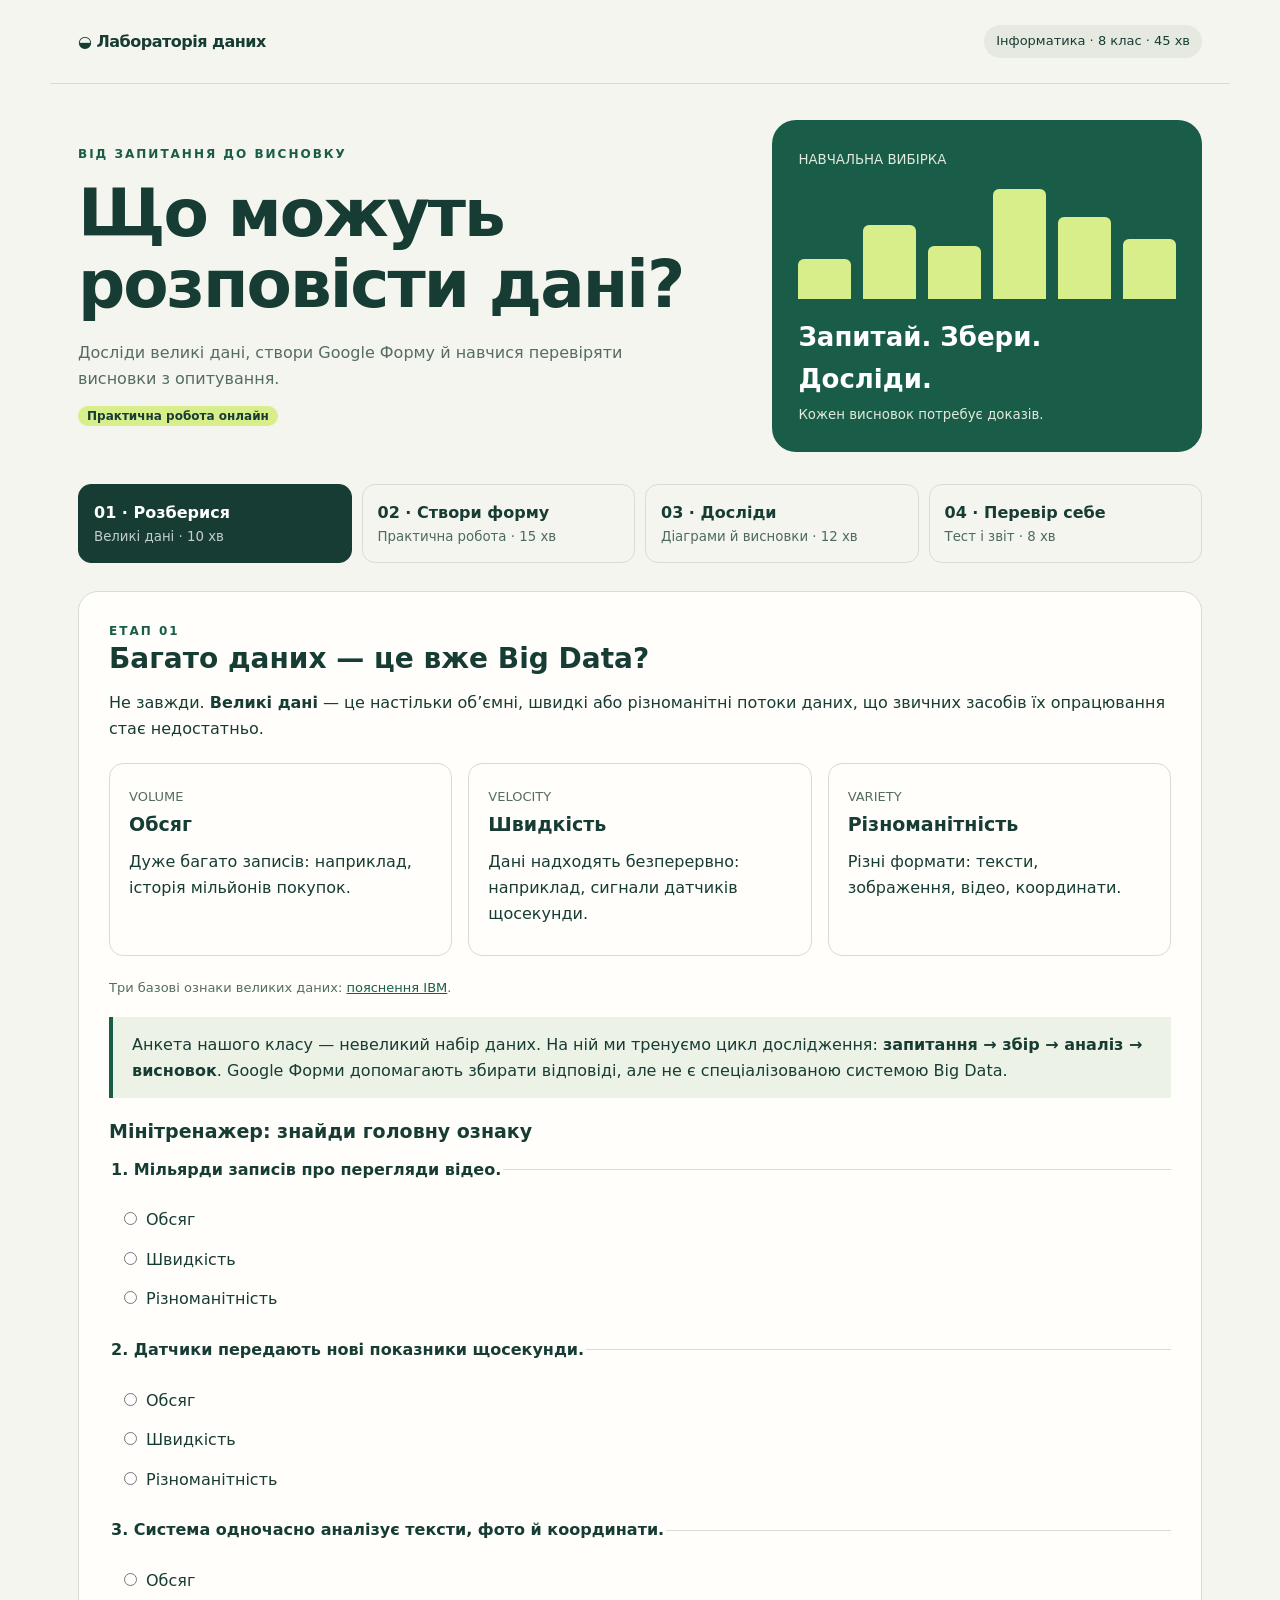
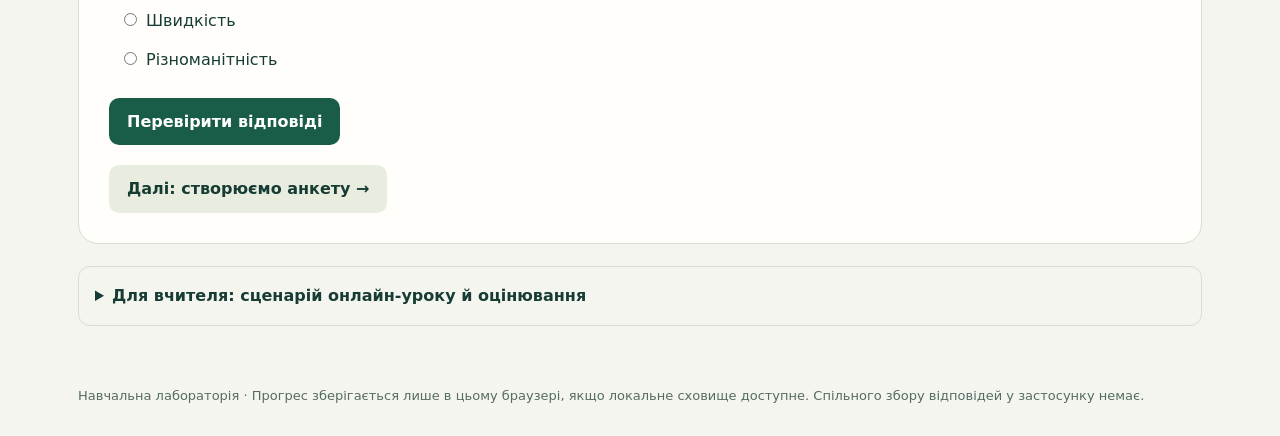
==== big-data/index.html @ 996d5784 "Publish grade 8 big data and Google Forms lesson" ====
<!doctype html>
<html lang="uk"><head><meta charset="UTF-8"><meta name="viewport" content="width=device-width,initial-scale=1"><title>Лабораторія даних · 8 клас</title>
<style>
:root{--bg:#f4f5ef;--ink:#163c34;--muted:#556c63;--green:#195d48;--lime:#d8ee8b;--line:#d7ddd3;--white:#fffefa}*{box-sizing:border-box}body{margin:0;background:var(--bg);color:var(--ink);font:16px/1.6 system-ui,sans-serif}button,input,select,textarea{font:inherit}button,a,input,select,textarea{outline-offset:4px}button{cursor:pointer}header{max-width:1180px;margin:auto;padding:25px 28px;display:flex;justify-content:space-between;align-items:center;border-bottom:1px solid var(--line)}.brand{font-weight:800;letter-spacing:-.5px}.badge{font-size:13px;background:#e5e9df;padding:6px 12px;border-radius:30px}main{max-width:1180px;margin:auto;padding:36px 28px 60px}.hero{display:grid;grid-template-columns:1.5fr 1fr;gap:50px;align-items:center;margin-bottom:32px}.eyebrow{text-transform:uppercase;letter-spacing:2px;font-size:12px;font-weight:800;color:var(--green)}h1{font-size:clamp(36px,5.8vw,66px);line-height:1.08;letter-spacing:-2px;margin:14px 0 20px}h2{font-size:28px;line-height:1.25;margin:0 0 14px}h3{font-size:19px;margin:0 0 10px}p{margin:10px 0}.sub{color:var(--muted);max-width:560px}.visual{background:var(--green);border-radius:24px;padding:26px;color:white;min-height:232px;position:relative;overflow:hidden}.visual .bars{height:110px;display:flex;align-items:end;gap:12px;margin:18px 0}.visual .bars i{flex:1;background:var(--lime);border-radius:6px 6px 0 0}.visual small{color:#e0eadf}.visual b{font-size:26px}.nav{display:grid;grid-template-columns:repeat(4,1fr);gap:10px;margin:28px 0}.nav button{padding:15px;text-align:left;border:1px solid var(--line);border-radius:13px;background:transparent;color:var(--ink);font-weight:700}.nav button[aria-selected=true]{background:var(--ink);color:white;border-color:var(--ink)}.nav small{display:block;font-weight:400;opacity:.75}.panel{background:var(--white);border:1px solid var(--line);border-radius:20px;padding:30px}.grid{display:grid;grid-template-columns:repeat(3,1fr);gap:16px;margin:22px 0}.card{padding:19px;border:1px solid var(--line);border-radius:14px}.card .num{font-size:13px;color:var(--muted)}.note{padding:15px 19px;border-left:4px solid var(--green);background:#edf2e6;margin:18px 0}.btn{display:inline-block;border:0;border-radius:10px;padding:11px 18px;background:var(--green);color:white;text-decoration:none;font-weight:650}.btn.alt{background:#e8eddf;color:var(--ink)}.actions{display:flex;gap:12px;flex-wrap:wrap;margin-top:20px}.question{border-top:1px solid var(--line);padding:18px 0}.question label{display:block;padding:7px 10px;border-radius:7px}.question label:hover{background:#f0f3e9}input[type=radio],input[type=checkbox]{accent-color:var(--green);margin-right:9px}.feedback{color:var(--green);font-weight:650;margin-top:8px}.error{color:#9a3c21}table{width:100%;border-collapse:collapse;font-size:15px;margin:18px 0}th,td{text-align:left;padding:12px;border-bottom:1px solid var(--line);vertical-align:top}th{background:#eef1e6}textarea{width:100%;min-height:110px;border:1px solid #a4b7a8;border-radius:10px;padding:12px;background:white;color:var(--ink)}input[type=url],select{border:1px solid #a4b7a8;border-radius:8px;padding:9px;background:white;max-width:100%}input[type=url]{width:100%}.checks label{display:block;padding:10px;border-bottom:1px solid var(--line)}.analysis{display:grid;grid-template-columns:1fr 1fr;gap:28px;margin-top:22px}.chartrow{margin:15px 0}.chartlabel{display:flex;justify-content:space-between;font-size:14px}.track{height:20px;background:#eaf0e2;border-radius:5px;overflow:hidden}.fill{height:100%;background:var(--green);transition:width .25s}.stat{font-size:40px;font-weight:800;letter-spacing:-1px}.controls{display:flex;align-items:center;gap:15px;flex-wrap:wrap}.controls label{font-size:14px}.progress{height:5px;background:#dde4d4;border-radius:5px;overflow:hidden;margin-top:16px}.progress div{height:100%;background:var(--green);transition:width .2s}.quiet{font-size:13px;color:var(--muted)}footer{max-width:1180px;margin:auto;padding:0 28px 30px;color:var(--muted);font-size:13px}details{border:1px solid var(--line);border-radius:12px;padding:16px;margin-top:22px}summary{cursor:pointer;font-weight:700}a{color:var(--green)}[hidden]{display:none!important}.pill{background:var(--lime);padding:3px 9px;border-radius:20px;font-size:12px;font-weight:700}ol{padding-left:23px}li{margin:9px 0}@media(max-width:740px){header,main{padding-left:18px;padding-right:18px}.hero,.analysis{grid-template-columns:1fr;gap:22px}.hero{margin-bottom:20px}.visual{min-height:180px}.visual .bars{height:70px}.nav{grid-template-columns:1fr 1fr}.grid{grid-template-columns:1fr}.panel{padding:21px}table{font-size:13px}td,th{padding:8px}.badge{font-size:11px}h1{letter-spacing:-1px}}@media print{header,.hero,.nav,.actions,footer,details{display:none}.panel{border:0}section[hidden]{display:none!important}body{background:white}}
</style></head><body>
<header><div class="brand">◒ Лабораторія даних</div><span class="badge">Інформатика · 8 клас · 45 хв</span></header>
<main><div class="hero"><div><div class="eyebrow">Від запитання до висновку</div><h1>Що можуть<br>розповісти дані?</h1><p class="sub">Досліди великі дані, створи Google Форму й навчися перевіряти висновки з опитування.</p><span class="pill">Практична робота онлайн</span></div><div class="visual" aria-hidden="true"><small>НАВЧАЛЬНА ВИБІРКА</small><div class="bars"><i style="height:37%"></i><i style="height:68%"></i><i style="height:49%"></i><i style="height:100%"></i><i style="height:75%"></i><i style="height:55%"></i></div><b>Запитай. Збери. Досліди.</b><br><small>Кожен висновок потребує доказів.</small></div></div>
<nav class="nav" aria-label="Етапи уроку"><button aria-selected="true" data-tab="0">01 · Розберися<small>Великі дані · 10 хв</small></button><button aria-selected="false" data-tab="1">02 · Створи форму<small>Практична робота · 15 хв</small></button><button aria-selected="false" data-tab="2">03 · Досліди<small>Діаграми й висновки · 12 хв</small></button><button aria-selected="false" data-tab="3">04 · Перевір себе<small>Тест і звіт · 8 хв</small></button></nav>
<section class="panel" id="p0"><div class="eyebrow">Етап 01</div><h2>Багато даних — це вже Big Data?</h2><p>Не завжди. <strong>Великі дані</strong> — це настільки об’ємні, швидкі або різноманітні потоки даних, що звичних засобів їх опрацювання стає недостатньо.</p><div class="grid"><div class="card"><span class="num">VOLUME</span><h3>Обсяг</h3><p>Дуже багато записів: наприклад, історія мільйонів покупок.</p></div><div class="card"><span class="num">VELOCITY</span><h3>Швидкість</h3><p>Дані надходять безперервно: наприклад, сигнали датчиків щосекунди.</p></div><div class="card"><span class="num">VARIETY</span><h3>Різноманітність</h3><p>Різні формати: тексти, зображення, відео, координати.</p></div></div><p class="quiet">Три базові ознаки великих даних: <a href="https://www.ibm.com/think/topics/big-data" target="_blank" rel="noopener">пояснення IBM</a>.</p><div class="note">Анкета нашого класу — невеликий набір даних. На ній ми тренуємо цикл дослідження: <strong>запитання → збір → аналіз → висновок</strong>. Google Форми допомагають збирати відповіді, але не є спеціалізованою системою Big Data.</div><h3>Мінітренажер: знайди головну ознаку</h3><div id="concepts"></div><button class="btn" id="conceptCheck">Перевірити відповіді</button><p id="conceptResult" role="status"></p><div class="actions"><button class="btn alt" data-next="1">Далі: створюємо анкету →</button></div></section>
<section class="panel" id="p1" hidden><div class="eyebrow">Етап 02</div><h2>Створи анкету «Як нам зручніше вчитися?»</h2><p>Працюй самостійно або в парі. Мета — з’ясувати вподобання однокласників щодо навчальних матеріалів.</p><div class="note">Цей застосунок — інструкція і тренажер. Анкету створюй у справжніх Google Формах у сусідній вкладці. Не збирай ПІБ, адреси, телефони та електронну пошту.</div><div class="actions"><a class="btn" href="https://forms.google.com" target="_blank" rel="noopener">Відкрити Google Форми ↗</a><a href="https://support.google.com/docs/answer/6281888?hl=uk" target="_blank" rel="noopener" class="btn alt">Офіційна інструкція</a></div><ol><li>Створи порожню форму. Додай назву й опис: «Навчальне опитування про вподобання. Не вказуйте особисті дані».</li><li>Додай три запитання з таблиці. Перше зроби обов’язковим.</li><li>У налаштуваннях вимкни збір електронних адрес. Переглянь форму й перевір зрозумілість запитань.</li><li>Опублікуй форму, перевір дозволений доступ респондентів і скопіюй посилання для заповнення. Передай його в навчальному чаті за вказівкою вчителя. Не передавай посилання редактора.</li><li>За обміном, організованим учителем, заповни дві анкети однокласників. Якщо доступ обмежений шкільним обліковим записом, звернися до вчителя.</li></ol><div style="overflow-x:auto"><table><thead><tr><th>Запитання</th><th>Тип відповіді</th><th>Варіанти</th></tr></thead><tbody><tr><td>Якби ти міг обирати, який би формат уроку ти вибрав?</td><td>Прапорці: кілька варіантів</td><td>□ Офлайн (у школі, у кабінетах)<br>□ Онлайн (удома через Google Meet)<br>□ Відеоурок (учитель надсилає відео й дає завдання до нього)</td></tr><tr><td>Які матеріали допомагають тобі навчатися?</td><td>Прапорці: кілька варіантів</td><td>Схеми; приклади; відео; тести; інше</td></tr><tr><td>Наскільки зручно тобі навчатися за відеоінструкцією?</td><td>Лінійна шкала 1–5</td><td>1 — зовсім незручно; 5 — дуже зручно</td></tr></tbody></table></div><p class="quiet">Порада: нейтральне запитання краще за «Тобі ж подобаються цікаві відео?». Для кількох виборів сума відсотків може перевищувати 100%.</p><h3>Мій контрольний список</h3><div class="checks" id="checklist"></div><label for="formUrl"><strong>Посилання на мою Google Форму</strong> (для звіту)</label><input id="formUrl" type="url" placeholder="https://docs.google.com/forms/…"><p class="quiet">Застосунок не відкриває і не перевіряє вашу форму. Зберігається лише введене посилання в цьому браузері.</p><div class="actions"><button class="btn alt" data-next="2">Далі: аналізуємо дані →</button></div></section>
<section class="panel" id="p2" hidden><div class="eyebrow">Етап 03</div><h2>Від діаграми до обґрунтованого висновку</h2><p>Досліди <strong>штучно створені навчальні відповіді</strong>. Вони не надходять із Google Форм і не описують реальних учнів.</p><div class="controls"><label>Розмір набору <select id="sample"><option value="30">30 відповідей</option><option value="300">300 відповідей</option><option value="3000">3 000 відповідей</option></select></label><label>Показати <select id="group"><option value="all">Усі класи</option><option value="8-А">8-А</option><option value="8-Б">8-Б</option><option value="8-В">8-В</option></select></label><button class="btn alt" id="csv">Завантажити CSV</button></div><div class="analysis"><div><h3>Який формат пояснення обирають?</h3><div id="chart" aria-live="polite"></div></div><div class="card"><span class="num">У ПОТОЧНІЙ ВИБІРЦІ</span><div class="stat" id="count"></div><p id="leader"></p><p class="quiet">Кожен запис має один вибір формату. Відсотки округлено до десятих. Позначення класів тут умовні.</p></div></div><div class="note">Навіть 3 000 відповідей у цьому тренажері не роблять набір «великими даними». Кількість відповідей сама по собі також не гарантує, що вибірка представляє всіх школярів.</div><ol><li>Знайди найпопулярніший формат для всіх класів і для 8-Б. Чи збігається результат?</li><li>Перемкни 30 і 300 відповідей. Чому частки можуть змінитися?</li><li>Чи можна за відповідями одного класу робити висновок про всіх учнів України? Поясни.</li></ol><label for="conclusion"><strong>Мій висновок</strong></label><textarea id="conclusion" placeholder="Я дослідив/дослідила … відповідей, фільтр … . Найчастіше обирали … (…%). Цей висновок стосується лише … ."></textarea><p class="quiet">Для власної Google Форми: відкрий вкладку «Відповіді» й переглянь зведення. За потреби зв’яжи відповіді з Google Таблицею. <a href="https://support.google.com/docs/answer/139706?hl=uk" target="_blank" rel="noopener">Довідка Google</a>.</p><div class="actions"><button class="btn alt" data-next="3">Далі: підсумковий тест →</button></div></section>
<section class="panel" id="p3" hidden><div class="eyebrow">Етап 04</div><h2>Перевір себе й підготуй звіт</h2><p>Чотири запитання для самоперевірки. За кожну правильну відповідь — 1 бал.</p><div id="quiz"></div><button class="btn" id="quizCheck">Перевірити тест</button><p role="status" id="quizResult"></p><div class="card" style="margin-top:22px"><h3>Результат практичної роботи</h3><p id="summary"></p><div class="progress"><div id="progress"></div></div><p class="quiet">Позначки в списку — самооцінювання. Учитель окремо перевіряє форму й висновок. Результати не надсилаються автоматично.</p><div class="actions"><button class="btn" id="report">Завантажити звіт .txt</button><button class="btn alt" id="reset">Почати заново</button></div></div></section>
<details><summary>Для вчителя: сценарій онлайн-уроку й оцінювання</summary><p><strong>Очікувані результати:</strong> учні пояснюють три ознаки великих даних, обирають типи запитань анкети, створюють Google Форму та формулюють висновок із зазначенням меж вибірки.</p><p><strong>0–10 хв:</strong> мотивація «Чому відеосервіс пропонує нам ролики?», коротке пояснення 3V, мінітренажер. <strong>10–25 хв:</strong> демонстрація створення форми на екрані вчителя, самостійна робота, обмін посиланнями в чаті. <strong>25–37 хв:</strong> аналіз навчальної вибірки, порівняння фільтрів, обговорення власних відповідей. <strong>37–45 хв:</strong> тест, рефлексія й здавання звіту.</p><p><strong>Орієнтовне оцінювання — 12 балів:</strong> коректна форма з трьома запитаннями (прапорці та шкала) — 4; налаштування доступу й відсутність зайвих персональних даних — 2; висновок із числом, відсотком та обмеженням вибірки — 2; тест — 4. Самопозначки не замінюють перевірку вчителем.</p><p><strong>До уроку:</strong> перевірте доступ учнів до Google Форм; визначте пари для обміну посиланнями; для учнів без доступу використайте спільну демонстрацію вчителя та усне проєктування анкети. Під час тривалої роботи за екраном передбачте коротку паузу для очей.</p><p><strong>Здавання:</strong> звіт і посилання на форму через вашу LMS або навчальний чат. Звіт є редагованим текстом, а не захищеним журналом оцінок. <strong>Домашнє завдання:</strong> запропонувати іншу тему безпечного опитування, три запитання та рішення, яке можна прийняти за відповідями.</p></details>
</main><footer>Навчальна лабораторія · Прогрес зберігається лише в цьому браузері, якщо локальне сховище доступне. Спільного збору відповідей у застосунку немає.</footer>
<script>
const $=s=>document.querySelector(s);let state={checks:[],url:'',conclusion:'',quiz:[],concepts:[]};try{Object.assign(state,JSON.parse(localStorage.getItem('dataLab8')||'{}'))}catch(e){}function save(){try{localStorage.setItem('dataLab8',JSON.stringify(state))}catch(e){}}function tab(n){document.querySelectorAll('section.panel').forEach((p,i)=>p.hidden=i!==n);document.querySelectorAll('[data-tab]').forEach((b,i)=>b.setAttribute('aria-selected',String(i===n)));updateSummary()}document.querySelectorAll('[data-tab]').forEach(b=>b.onclick=()=>tab(+b.dataset.tab));document.querySelectorAll('[data-next]').forEach(b=>b.onclick=()=>{tab(+b.dataset.next);$('.nav').scrollIntoView({behavior:'smooth',block:'start'})});
const conceptItems=[['Мільярди записів про перегляди відео.',['Обсяг','Швидкість','Різноманітність'],0,'Ключове тут — кількість записів.'],['Датчики передають нові показники щосекунди.',['Обсяг','Швидкість','Різноманітність'],1,'Підказка — безперервне надходження нових даних.'],['Система одночасно аналізує тексти, фото й координати.',['Обсяг','Швидкість','Різноманітність'],2,'Йдеться про різні формати даних.']];
const quizItems=[['Який приклад найкраще ілюструє великі дані?',['П’ять оцінок у зошиті','Потік мільйонів подій із різних сервісів','Список із десяти книжок'],1,'Важливі масштаб, швидкість і різноманітність потоку.'],['Потрібно дозволити вибір кількох матеріалів. Який тип запитання доречний?',['Один варіант','Прапорці','Дата'],1,'Прапорці дають змогу вибрати кілька відповідей.'],['Для опитування про навчальні формати варто…',['запитати домашню адресу','обов’язково зібрати телефони','збирати лише дані, потрібні для мети'],2,'Адреси та телефони не потрібні для цього дослідження.'],['18 із 30 учасників обрали відео. Який висновок коректний?',['60% опитаних обрали відео','Усі школярі люблять відео','Відео завжди найкраще навчає'],0,'18 ÷ 30 × 100 = 60%. Уподобання не доводить ефективність навчання.']];
function makeQuestions(items,target,key){$(target).innerHTML=items.map((q,i)=>`<fieldset class="question" style="border-left:0;border-right:0;border-bottom:0;margin:0"><legend><strong>${i+1}. ${q[0]}</strong></legend>${q[1].map((a,j)=>`<label><input type="radio" name="${key}${i}" value="${j}" ${state[key][i]===j?'checked':''}>${a}</label>`).join('')}<div id="${key}Feedback${i}" aria-live="polite"></div></fieldset>`).join('');$(target).addEventListener('change',e=>{const i=+e.target.name.replace(key,'');state[key][i]=+e.target.value;save();const f=$('#'+key+'Feedback'+i);f.textContent='';$(key==='quiz'?'#quizResult':'#conceptResult').textContent='';updateSummary()})}makeQuestions(conceptItems,'#concepts','concepts');makeQuestions(quizItems,'#quiz','quiz');function grade(items,key){let score=0;items.forEach((q,i)=>{const correct=state[key][i]===q[2];if(correct)score++;const el=$('#'+key+'Feedback'+i);el.className=correct?'feedback':'feedback error';el.textContent=(correct?'✓ Правильно. ':state[key][i]===undefined?'Оберіть відповідь. ':'Спробуйте ще раз. ')+q[3]});return score}$('#conceptCheck').onclick=()=>{$('#conceptResult').textContent=`Результат: ${grade(conceptItems,'concepts')} із 3.`};$('#quizCheck').onclick=()=>{$('#quizResult').textContent=`Результат: ${grade(quizItems,'quiz')} із 4. Можна змінити відповіді й перевірити знову.`;updateSummary()};
const checkTexts=['Додав/додала назву та пояснив/пояснила мету','Створив/створила три запитання: два з прапорцями та одне зі шкалою','Вимкнув/вимкнула збір електронних адрес; не запитую зайвих особистих даних','Перевірив/перевірила вигляд і доступ респондентів','Передав/передала посилання для заповнення за вказівкою вчителя'];$('#checklist').innerHTML=checkTexts.map((t,i)=>`<label><input type="checkbox" data-check="${i}" ${state.checks[i]?'checked':''}>${t}</label>`).join('');$('#checklist').onchange=e=>{state.checks[+e.target.dataset.check]=e.target.checked;save();updateSummary()};$('#formUrl').value=state.url;$('#formUrl').oninput=e=>{state.url=e.target.value;save()};$('#conclusion').value=state.conclusion;$('#conclusion').oninput=e=>{state.conclusion=e.target.value;save()};function quizScore(){return quizItems.reduce((n,q,i)=>n+(state.quiz[i]===q[2]),0)}function updateSummary(){const c=state.checks.filter(Boolean).length;$('#summary').textContent=`Контрольний список: ${c}/5. Відповідей у тесті: ${state.quiz.filter(x=>Number.isInteger(x)).length}/4. Висновок: ${state.conclusion.trim()?'додано':'ще не додано'}.`;$('#progress').style.width=(c/5*100)+'%'}
const formats=['Відео','Текст','Інтерактивна вправа','Пояснення вчителя'];function dataset(n){let seed=1827;const rnd=()=>{seed=(seed*16807)%2147483647;return seed/2147483647};return Array.from({length:n},(_,i)=>{const g=i%3;const r=rnd();const weights=g===1?[.18,.24,.65,1]:[.45,.62,.85,1];return{id:i+1,group:['8-А','8-Б','8-В'][g],format:formats[weights.findIndex(x=>r<x)]}})}function rows(){let data=dataset(+$('#sample').value);return data.filter(d=>$('#group').value==='all'||d.group===$('#group').value)}function chart(){const data=rows(),counts=formats.map(f=>data.filter(d=>d.format===f).length),max=Math.max(...counts);$('#chart').innerHTML=formats.map((f,i)=>{let pct=counts[i]/data.length*100;return `<div class="chartrow"><div class="chartlabel"><span>${f}</span><strong>${counts[i]} · ${pct.toFixed(1)}%</strong></div><div class="track"><div class="fill" style="width:${pct}%"></div></div></div>`}).join('');$('#count').textContent=data.length;const leaders=formats.filter((f,i)=>counts[i]===max);$('#leader').textContent=`Найчастіше обирали: ${leaders.join(', ')}. Частка: ${(max/data.length*100).toFixed(1)}%.`}$('#sample').onchange=chart;$('#group').onchange=chart;
function download(name,text,type){const blob=new Blob(['\ufeff',text],{type});const url=URL.createObjectURL(blob);const a=document.createElement('a');a.href=url;a.download=name;a.click();setTimeout(()=>URL.revokeObjectURL(url),1000)}$('#csv').onclick=()=>download('navchalni-dani.csv','Номер;Умовний клас;Формат\r\n'+rows().map(d=>`${d.id};${d.group};${d.format}`).join('\r\n'),'text/csv;charset=utf-8');$('#report').onclick=()=>download('zvit-praktychna-8-klas.txt',`ПРАКТИЧНА РОБОТА: ВЕЛИКІ ДАНІ ТА GOOGLE ФОРМИ\nДата: ${new Date().toLocaleDateString('uk-UA')}\n\nПосилання на форму: ${state.url||'не додано'}\n\nСамооцінювання:\n${checkTexts.map((t,i)=>(state.checks[i]?'[+] ':'[ ] ')+t).join('\n')}\n\nМій висновок:\n${state.conclusion||'не додано'}\n\nПоточний результат тесту: ${quizScore()}/4\nВідповідей обрано: ${state.quiz.filter(x=>Number.isInteger(x)).length}/4\n\nДані тренажера — штучні. Цей звіт заповнюється учнем і потребує перевірки вчителем.`,'text/plain;charset=utf-8');$('#reset').onclick=()=>{if(confirm('Очистити посилання, висновок і всі відповіді в цьому браузері?')){try{localStorage.removeItem('dataLab8')}catch(e){}location.reload()}};chart();updateSummary();
</script></body></html>
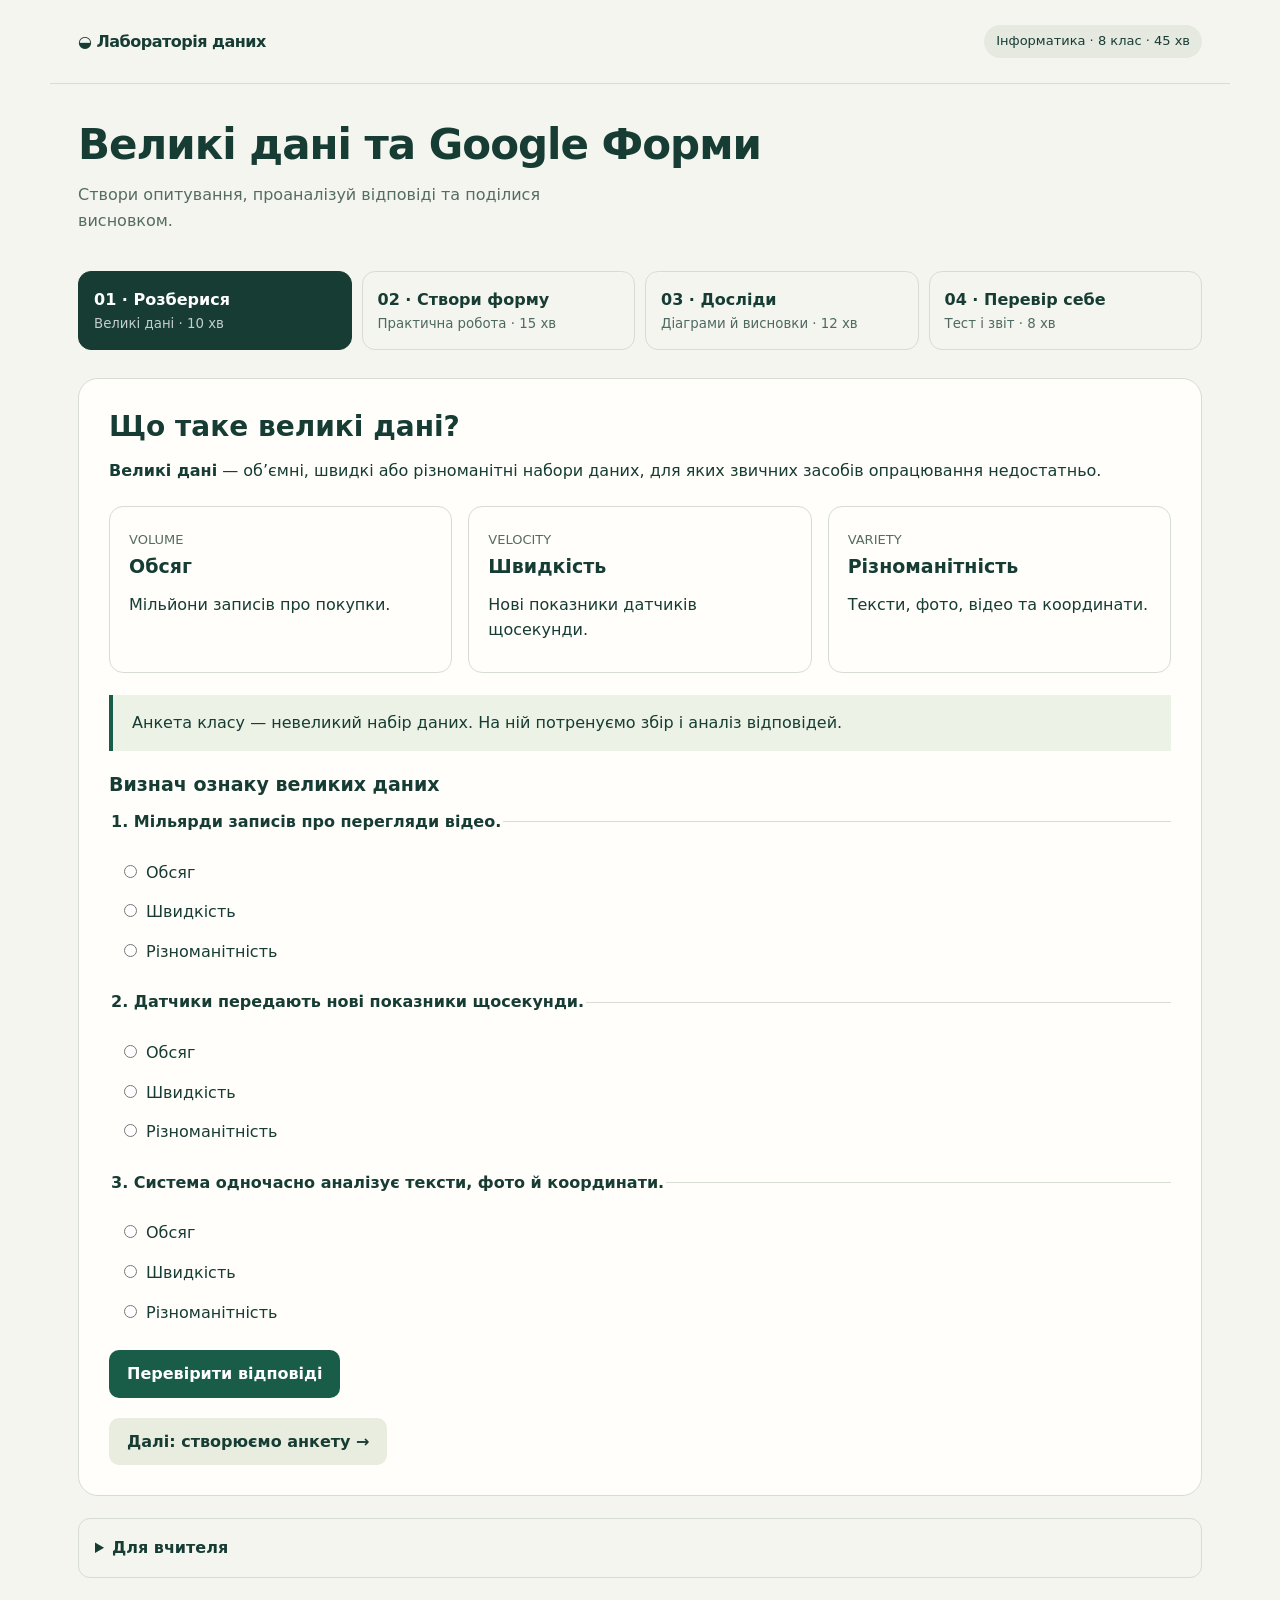
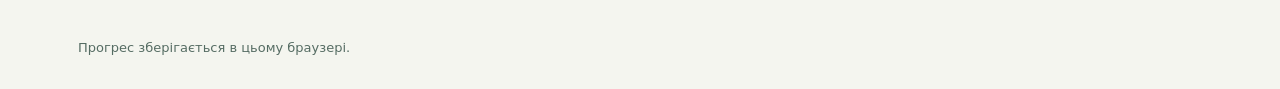
==== commit d76ff9dc: "Simplify lesson copy and remove redundant decoration" ====
--- a/big-data/index.html
+++ b/big-data/index.html
@@ -1,24 +1,43 @@
 <!doctype html>
 <html lang="uk"><head><meta charset="UTF-8"><meta name="viewport" content="width=device-width,initial-scale=1"><title>Лабораторія даних · 8 клас</title>
 <style>
-:root{--bg:#f4f5ef;--ink:#163c34;--muted:#556c63;--green:#195d48;--lime:#d8ee8b;--line:#d7ddd3;--white:#fffefa}*{box-sizing:border-box}body{margin:0;background:var(--bg);color:var(--ink);font:16px/1.6 system-ui,sans-serif}button,input,select,textarea{font:inherit}button,a,input,select,textarea{outline-offset:4px}button{cursor:pointer}header{max-width:1180px;margin:auto;padding:25px 28px;display:flex;justify-content:space-between;align-items:center;border-bottom:1px solid var(--line)}.brand{font-weight:800;letter-spacing:-.5px}.badge{font-size:13px;background:#e5e9df;padding:6px 12px;border-radius:30px}main{max-width:1180px;margin:auto;padding:36px 28px 60px}.hero{display:grid;grid-template-columns:1.5fr 1fr;gap:50px;align-items:center;margin-bottom:32px}.eyebrow{text-transform:uppercase;letter-spacing:2px;font-size:12px;font-weight:800;color:var(--green)}h1{font-size:clamp(36px,5.8vw,66px);line-height:1.08;letter-spacing:-2px;margin:14px 0 20px}h2{font-size:28px;line-height:1.25;margin:0 0 14px}h3{font-size:19px;margin:0 0 10px}p{margin:10px 0}.sub{color:var(--muted);max-width:560px}.visual{background:var(--green);border-radius:24px;padding:26px;color:white;min-height:232px;position:relative;overflow:hidden}.visual .bars{height:110px;display:flex;align-items:end;gap:12px;margin:18px 0}.visual .bars i{flex:1;background:var(--lime);border-radius:6px 6px 0 0}.visual small{color:#e0eadf}.visual b{font-size:26px}.nav{display:grid;grid-template-columns:repeat(4,1fr);gap:10px;margin:28px 0}.nav button{padding:15px;text-align:left;border:1px solid var(--line);border-radius:13px;background:transparent;color:var(--ink);font-weight:700}.nav button[aria-selected=true]{background:var(--ink);color:white;border-color:var(--ink)}.nav small{display:block;font-weight:400;opacity:.75}.panel{background:var(--white);border:1px solid var(--line);border-radius:20px;padding:30px}.grid{display:grid;grid-template-columns:repeat(3,1fr);gap:16px;margin:22px 0}.card{padding:19px;border:1px solid var(--line);border-radius:14px}.card .num{font-size:13px;color:var(--muted)}.note{padding:15px 19px;border-left:4px solid var(--green);background:#edf2e6;margin:18px 0}.btn{display:inline-block;border:0;border-radius:10px;padding:11px 18px;background:var(--green);color:white;text-decoration:none;font-weight:650}.btn.alt{background:#e8eddf;color:var(--ink)}.actions{display:flex;gap:12px;flex-wrap:wrap;margin-top:20px}.question{border-top:1px solid var(--line);padding:18px 0}.question label{display:block;padding:7px 10px;border-radius:7px}.question label:hover{background:#f0f3e9}input[type=radio],input[type=checkbox]{accent-color:var(--green);margin-right:9px}.feedback{color:var(--green);font-weight:650;margin-top:8px}.error{color:#9a3c21}table{width:100%;border-collapse:collapse;font-size:15px;margin:18px 0}th,td{text-align:left;padding:12px;border-bottom:1px solid var(--line);vertical-align:top}th{background:#eef1e6}textarea{width:100%;min-height:110px;border:1px solid #a4b7a8;border-radius:10px;padding:12px;background:white;color:var(--ink)}input[type=url],select{border:1px solid #a4b7a8;border-radius:8px;padding:9px;background:white;max-width:100%}input[type=url]{width:100%}.checks label{display:block;padding:10px;border-bottom:1px solid var(--line)}.analysis{display:grid;grid-template-columns:1fr 1fr;gap:28px;margin-top:22px}.chartrow{margin:15px 0}.chartlabel{display:flex;justify-content:space-between;font-size:14px}.track{height:20px;background:#eaf0e2;border-radius:5px;overflow:hidden}.fill{height:100%;background:var(--green);transition:width .25s}.stat{font-size:40px;font-weight:800;letter-spacing:-1px}.controls{display:flex;align-items:center;gap:15px;flex-wrap:wrap}.controls label{font-size:14px}.progress{height:5px;background:#dde4d4;border-radius:5px;overflow:hidden;margin-top:16px}.progress div{height:100%;background:var(--green);transition:width .2s}.quiet{font-size:13px;color:var(--muted)}footer{max-width:1180px;margin:auto;padding:0 28px 30px;color:var(--muted);font-size:13px}details{border:1px solid var(--line);border-radius:12px;padding:16px;margin-top:22px}summary{cursor:pointer;font-weight:700}a{color:var(--green)}[hidden]{display:none!important}.pill{background:var(--lime);padding:3px 9px;border-radius:20px;font-size:12px;font-weight:700}ol{padding-left:23px}li{margin:9px 0}@media(max-width:740px){header,main{padding-left:18px;padding-right:18px}.hero,.analysis{grid-template-columns:1fr;gap:22px}.hero{margin-bottom:20px}.visual{min-height:180px}.visual .bars{height:70px}.nav{grid-template-columns:1fr 1fr}.grid{grid-template-columns:1fr}.panel{padding:21px}table{font-size:13px}td,th{padding:8px}.badge{font-size:11px}h1{letter-spacing:-1px}}@media print{header,.hero,.nav,.actions,footer,details{display:none}.panel{border:0}section[hidden]{display:none!important}body{background:white}}
+:root{--bg:#f4f5ef;--ink:#163c34;--muted:#556c63;--green:#195d48;--lime:#d8ee8b;--line:#d7ddd3;--white:#fffefa}*{box-sizing:border-box}body{margin:0;background:var(--bg);color:var(--ink);font:16px/1.6 system-ui,sans-serif}button,input,select,textarea{font:inherit}button,a,input,select,textarea{outline-offset:4px}button{cursor:pointer}header{max-width:1180px;margin:auto;padding:25px 28px;display:flex;justify-content:space-between;align-items:center;border-bottom:1px solid var(--line)}.brand{font-weight:800;letter-spacing:-.5px}.badge{font-size:13px;background:#e5e9df;padding:6px 12px;border-radius:30px}main{max-width:1180px;margin:auto;padding:36px 28px 60px}.hero{display:grid;grid-template-columns:1fr;gap:0;align-items:center;margin-bottom:24px}.eyebrow{text-transform:uppercase;letter-spacing:2px;font-size:12px;font-weight:800;color:var(--green)}h1{font-size:clamp(28px,4vw,42px);line-height:1.2;letter-spacing:-1px;margin:0 0 12px}h2{font-size:28px;line-height:1.25;margin:0 0 14px}h3{font-size:19px;margin:0 0 10px}p{margin:10px 0}.sub{color:var(--muted);max-width:560px}.visual{background:var(--green);border-radius:24px;padding:26px;color:white;min-height:232px;position:relative;overflow:hidden}.visual .bars{height:110px;display:flex;align-items:end;gap:12px;margin:18px 0}.visual .bars i{flex:1;background:var(--lime);border-radius:6px 6px 0 0}.visual small{color:#e0eadf}.visual b{font-size:26px}.nav{display:grid;grid-template-columns:repeat(4,1fr);gap:10px;margin:28px 0}.nav button{padding:15px;text-align:left;border:1px solid var(--line);border-radius:13px;background:transparent;color:var(--ink);font-weight:700}.nav button[aria-selected=true]{background:var(--ink);color:white;border-color:var(--ink)}.nav small{display:block;font-weight:400;opacity:.75}.panel{background:var(--white);border:1px solid var(--line);border-radius:20px;padding:30px}.grid{display:grid;grid-template-columns:repeat(3,1fr);gap:16px;margin:22px 0}.card{padding:19px;border:1px solid var(--line);border-radius:14px}.card .num{font-size:13px;color:var(--muted)}.note{padding:15px 19px;border-left:4px solid var(--green);background:#edf2e6;margin:18px 0}.btn{display:inline-block;border:0;border-radius:10px;padding:11px 18px;background:var(--green);color:white;text-decoration:none;font-weight:650}.btn.alt{background:#e8eddf;color:var(--ink)}.actions{display:flex;gap:12px;flex-wrap:wrap;margin-top:20px}.question{border-top:1px solid var(--line);padding:18px 0}.question label{display:block;padding:7px 10px;border-radius:7px}.question label:hover{background:#f0f3e9}input[type=radio],input[type=checkbox]{accent-color:var(--green);margin-right:9px}.feedback{color:var(--green);font-weight:650;margin-top:8px}.error{color:#9a3c21}table{width:100%;border-collapse:collapse;font-size:15px;margin:18px 0}th,td{text-align:left;padding:12px;border-bottom:1px solid var(--line);vertical-align:top}th{background:#eef1e6}textarea{width:100%;min-height:110px;border:1px solid #a4b7a8;border-radius:10px;padding:12px;background:white;color:var(--ink)}input[type=url],select{border:1px solid #a4b7a8;border-radius:8px;padding:9px;background:white;max-width:100%}input[type=url]{width:100%}.checks label{display:block;padding:10px;border-bottom:1px solid var(--line)}.analysis{display:grid;grid-template-columns:1fr 1fr;gap:28px;margin-top:22px}.chartrow{margin:15px 0}.chartlabel{display:flex;justify-content:space-between;font-size:14px}.track{height:20px;background:#eaf0e2;border-radius:5px;overflow:hidden}.fill{height:100%;background:var(--green);transition:width .25s}.stat{font-size:40px;font-weight:800;letter-spacing:-1px}.controls{display:flex;align-items:center;gap:15px;flex-wrap:wrap}.controls label{font-size:14px}.progress{height:5px;background:#dde4d4;border-radius:5px;overflow:hidden;margin-top:16px}.progress div{height:100%;background:var(--green);transition:width .2s}.quiet{font-size:13px;color:var(--muted)}footer{max-width:1180px;margin:auto;padding:0 28px 30px;color:var(--muted);font-size:13px}details{border:1px solid var(--line);border-radius:12px;padding:16px;margin-top:22px}summary{cursor:pointer;font-weight:700}a{color:var(--green)}[hidden]{display:none!important}.pill{background:var(--lime);padding:3px 9px;border-radius:20px;font-size:12px;font-weight:700}ol{padding-left:23px}li{margin:9px 0}@media(max-width:740px){header,main{padding-left:18px;padding-right:18px}.hero,.analysis{grid-template-columns:1fr;gap:22px}.hero{margin-bottom:20px}.visual{min-height:180px}.visual .bars{height:70px}.nav{grid-template-columns:1fr 1fr}.grid{grid-template-columns:1fr}.panel{padding:21px}table{font-size:13px}td,th{padding:8px}.badge{font-size:11px}h1{letter-spacing:-1px}}@media print{header,.hero,.nav,.actions,footer,details{display:none}.panel{border:0}section[hidden]{display:none!important}body{background:white}}
 </style></head><body>
 <header><div class="brand">◒ Лабораторія даних</div><span class="badge">Інформатика · 8 клас · 45 хв</span></header>
-<main><div class="hero"><div><div class="eyebrow">Від запитання до висновку</div><h1>Що можуть<br>розповісти дані?</h1><p class="sub">Досліди великі дані, створи Google Форму й навчися перевіряти висновки з опитування.</p><span class="pill">Практична робота онлайн</span></div><div class="visual" aria-hidden="true"><small>НАВЧАЛЬНА ВИБІРКА</small><div class="bars"><i style="height:37%"></i><i style="height:68%"></i><i style="height:49%"></i><i style="height:100%"></i><i style="height:75%"></i><i style="height:55%"></i></div><b>Запитай. Збери. Досліди.</b><br><small>Кожен висновок потребує доказів.</small></div></div>
+<main><div class="hero"><div><h1>Великі дані та Google Форми</h1><p class="sub">Створи опитування, проаналізуй відповіді та поділися висновком.</p></div></div>
 <nav class="nav" aria-label="Етапи уроку"><button aria-selected="true" data-tab="0">01 · Розберися<small>Великі дані · 10 хв</small></button><button aria-selected="false" data-tab="1">02 · Створи форму<small>Практична робота · 15 хв</small></button><button aria-selected="false" data-tab="2">03 · Досліди<small>Діаграми й висновки · 12 хв</small></button><button aria-selected="false" data-tab="3">04 · Перевір себе<small>Тест і звіт · 8 хв</small></button></nav>
-<section class="panel" id="p0"><div class="eyebrow">Етап 01</div><h2>Багато даних — це вже Big Data?</h2><p>Не завжди. <strong>Великі дані</strong> — це настільки об’ємні, швидкі або різноманітні потоки даних, що звичних засобів їх опрацювання стає недостатньо.</p><div class="grid"><div class="card"><span class="num">VOLUME</span><h3>Обсяг</h3><p>Дуже багато записів: наприклад, історія мільйонів покупок.</p></div><div class="card"><span class="num">VELOCITY</span><h3>Швидкість</h3><p>Дані надходять безперервно: наприклад, сигнали датчиків щосекунди.</p></div><div class="card"><span class="num">VARIETY</span><h3>Різноманітність</h3><p>Різні формати: тексти, зображення, відео, координати.</p></div></div><p class="quiet">Три базові ознаки великих даних: <a href="https://www.ibm.com/think/topics/big-data" target="_blank" rel="noopener">пояснення IBM</a>.</p><div class="note">Анкета нашого класу — невеликий набір даних. На ній ми тренуємо цикл дослідження: <strong>запитання → збір → аналіз → висновок</strong>. Google Форми допомагають збирати відповіді, але не є спеціалізованою системою Big Data.</div><h3>Мінітренажер: знайди головну ознаку</h3><div id="concepts"></div><button class="btn" id="conceptCheck">Перевірити відповіді</button><p id="conceptResult" role="status"></p><div class="actions"><button class="btn alt" data-next="1">Далі: створюємо анкету →</button></div></section>
-<section class="panel" id="p1" hidden><div class="eyebrow">Етап 02</div><h2>Створи анкету «Як нам зручніше вчитися?»</h2><p>Працюй самостійно або в парі. Мета — з’ясувати вподобання однокласників щодо навчальних матеріалів.</p><div class="note">Цей застосунок — інструкція і тренажер. Анкету створюй у справжніх Google Формах у сусідній вкладці. Не збирай ПІБ, адреси, телефони та електронну пошту.</div><div class="actions"><a class="btn" href="https://forms.google.com" target="_blank" rel="noopener">Відкрити Google Форми ↗</a><a href="https://support.google.com/docs/answer/6281888?hl=uk" target="_blank" rel="noopener" class="btn alt">Офіційна інструкція</a></div><ol><li>Створи порожню форму. Додай назву й опис: «Навчальне опитування про вподобання. Не вказуйте особисті дані».</li><li>Додай три запитання з таблиці. Перше зроби обов’язковим.</li><li>У налаштуваннях вимкни збір електронних адрес. Переглянь форму й перевір зрозумілість запитань.</li><li>Опублікуй форму, перевір дозволений доступ респондентів і скопіюй посилання для заповнення. Передай його в навчальному чаті за вказівкою вчителя. Не передавай посилання редактора.</li><li>За обміном, організованим учителем, заповни дві анкети однокласників. Якщо доступ обмежений шкільним обліковим записом, звернися до вчителя.</li></ol><div style="overflow-x:auto"><table><thead><tr><th>Запитання</th><th>Тип відповіді</th><th>Варіанти</th></tr></thead><tbody><tr><td>Якби ти міг обирати, який би формат уроку ти вибрав?</td><td>Прапорці: кілька варіантів</td><td>□ Офлайн (у школі, у кабінетах)<br>□ Онлайн (удома через Google Meet)<br>□ Відеоурок (учитель надсилає відео й дає завдання до нього)</td></tr><tr><td>Які матеріали допомагають тобі навчатися?</td><td>Прапорці: кілька варіантів</td><td>Схеми; приклади; відео; тести; інше</td></tr><tr><td>Наскільки зручно тобі навчатися за відеоінструкцією?</td><td>Лінійна шкала 1–5</td><td>1 — зовсім незручно; 5 — дуже зручно</td></tr></tbody></table></div><p class="quiet">Порада: нейтральне запитання краще за «Тобі ж подобаються цікаві відео?». Для кількох виборів сума відсотків може перевищувати 100%.</p><h3>Мій контрольний список</h3><div class="checks" id="checklist"></div><label for="formUrl"><strong>Посилання на мою Google Форму</strong> (для звіту)</label><input id="formUrl" type="url" placeholder="https://docs.google.com/forms/…"><p class="quiet">Застосунок не відкриває і не перевіряє вашу форму. Зберігається лише введене посилання в цьому браузері.</p><div class="actions"><button class="btn alt" data-next="2">Далі: аналізуємо дані →</button></div></section>
-<section class="panel" id="p2" hidden><div class="eyebrow">Етап 03</div><h2>Від діаграми до обґрунтованого висновку</h2><p>Досліди <strong>штучно створені навчальні відповіді</strong>. Вони не надходять із Google Форм і не описують реальних учнів.</p><div class="controls"><label>Розмір набору <select id="sample"><option value="30">30 відповідей</option><option value="300">300 відповідей</option><option value="3000">3 000 відповідей</option></select></label><label>Показати <select id="group"><option value="all">Усі класи</option><option value="8-А">8-А</option><option value="8-Б">8-Б</option><option value="8-В">8-В</option></select></label><button class="btn alt" id="csv">Завантажити CSV</button></div><div class="analysis"><div><h3>Який формат пояснення обирають?</h3><div id="chart" aria-live="polite"></div></div><div class="card"><span class="num">У ПОТОЧНІЙ ВИБІРЦІ</span><div class="stat" id="count"></div><p id="leader"></p><p class="quiet">Кожен запис має один вибір формату. Відсотки округлено до десятих. Позначення класів тут умовні.</p></div></div><div class="note">Навіть 3 000 відповідей у цьому тренажері не роблять набір «великими даними». Кількість відповідей сама по собі також не гарантує, що вибірка представляє всіх школярів.</div><ol><li>Знайди найпопулярніший формат для всіх класів і для 8-Б. Чи збігається результат?</li><li>Перемкни 30 і 300 відповідей. Чому частки можуть змінитися?</li><li>Чи можна за відповідями одного класу робити висновок про всіх учнів України? Поясни.</li></ol><label for="conclusion"><strong>Мій висновок</strong></label><textarea id="conclusion" placeholder="Я дослідив/дослідила … відповідей, фільтр … . Найчастіше обирали … (…%). Цей висновок стосується лише … ."></textarea><p class="quiet">Для власної Google Форми: відкрий вкладку «Відповіді» й переглянь зведення. За потреби зв’яжи відповіді з Google Таблицею. <a href="https://support.google.com/docs/answer/139706?hl=uk" target="_blank" rel="noopener">Довідка Google</a>.</p><div class="actions"><button class="btn alt" data-next="3">Далі: підсумковий тест →</button></div></section>
-<section class="panel" id="p3" hidden><div class="eyebrow">Етап 04</div><h2>Перевір себе й підготуй звіт</h2><p>Чотири запитання для самоперевірки. За кожну правильну відповідь — 1 бал.</p><div id="quiz"></div><button class="btn" id="quizCheck">Перевірити тест</button><p role="status" id="quizResult"></p><div class="card" style="margin-top:22px"><h3>Результат практичної роботи</h3><p id="summary"></p><div class="progress"><div id="progress"></div></div><p class="quiet">Позначки в списку — самооцінювання. Учитель окремо перевіряє форму й висновок. Результати не надсилаються автоматично.</p><div class="actions"><button class="btn" id="report">Завантажити звіт .txt</button><button class="btn alt" id="reset">Почати заново</button></div></div></section>
-<details><summary>Для вчителя: сценарій онлайн-уроку й оцінювання</summary><p><strong>Очікувані результати:</strong> учні пояснюють три ознаки великих даних, обирають типи запитань анкети, створюють Google Форму та формулюють висновок із зазначенням меж вибірки.</p><p><strong>0–10 хв:</strong> мотивація «Чому відеосервіс пропонує нам ролики?», коротке пояснення 3V, мінітренажер. <strong>10–25 хв:</strong> демонстрація створення форми на екрані вчителя, самостійна робота, обмін посиланнями в чаті. <strong>25–37 хв:</strong> аналіз навчальної вибірки, порівняння фільтрів, обговорення власних відповідей. <strong>37–45 хв:</strong> тест, рефлексія й здавання звіту.</p><p><strong>Орієнтовне оцінювання — 12 балів:</strong> коректна форма з трьома запитаннями (прапорці та шкала) — 4; налаштування доступу й відсутність зайвих персональних даних — 2; висновок із числом, відсотком та обмеженням вибірки — 2; тест — 4. Самопозначки не замінюють перевірку вчителем.</p><p><strong>До уроку:</strong> перевірте доступ учнів до Google Форм; визначте пари для обміну посиланнями; для учнів без доступу використайте спільну демонстрацію вчителя та усне проєктування анкети. Під час тривалої роботи за екраном передбачте коротку паузу для очей.</p><p><strong>Здавання:</strong> звіт і посилання на форму через вашу LMS або навчальний чат. Звіт є редагованим текстом, а не захищеним журналом оцінок. <strong>Домашнє завдання:</strong> запропонувати іншу тему безпечного опитування, три запитання та рішення, яке можна прийняти за відповідями.</p></details>
-</main><footer>Навчальна лабораторія · Прогрес зберігається лише в цьому браузері, якщо локальне сховище доступне. Спільного збору відповідей у застосунку немає.</footer>
+<section class="panel" id="p0"><h2>Що таке великі дані?</h2><p><strong>Великі дані</strong> — об’ємні, швидкі або різноманітні набори даних, для яких звичних засобів опрацювання недостатньо.</p><div class="grid"><div class="card"><span class="num">VOLUME</span><h3>Обсяг</h3><p>Мільйони записів про покупки.</p></div><div class="card"><span class="num">VELOCITY</span><h3>Швидкість</h3><p>Нові показники датчиків щосекунди.</p></div><div class="card"><span class="num">VARIETY</span><h3>Різноманітність</h3><p>Тексти, фото, відео та координати.</p></div></div><div class="note">Анкета класу — невеликий набір даних. На ній потренуємо збір і аналіз відповідей.</div><h3>Визнач ознаку великих даних</h3><div id="concepts"></div><button class="btn" id="conceptCheck">Перевірити відповіді</button><p id="conceptResult" role="status"></p><div class="actions"><button class="btn alt" data-next="1">Далі: створюємо анкету →</button></div></section>
+<section class="panel" id="p1" hidden><h2>Створи анкету «Як нам зручніше вчитися?»</h2><p>Дізнайся, як однокласникам зручніше навчатися.</p><div class="note">Створи анкету в Google Формах. Не запитуй ПІБ, адреси, телефони та електронну пошту.</div><div class="actions"><a class="btn" href="https://forms.google.com" target="_blank" rel="noopener">Відкрити Google Форми ↗</a><a href="https://support.google.com/docs/answer/6281888?hl=uk" target="_blank" rel="noopener" class="btn alt">Офіційна інструкція</a></div><ol><li>Додай назву «Як нам зручніше вчитися?» та короткий опис мети.</li><li>Додай три запитання з таблиці. Перше зроби обов’язковим.</li><li>Вимкни збір електронних адрес. Перевір форму в режимі перегляду.</li><li>Опублікуй форму й надішли в навчальний чат посилання для заповнення, а не редагування.</li><li>Заповни дві анкети однокласників. Якщо немає доступу, звернися до вчителя.</li></ol><div style="overflow-x:auto"><table><thead><tr><th>Запитання</th><th>Тип відповіді</th><th>Варіанти</th></tr></thead><tbody><tr><td>Якби ти міг обирати, який би формат уроку ти вибрав?</td><td>Прапорці: кілька варіантів</td><td>□ Офлайн (у школі, у кабінетах)<br>□ Онлайн (удома через Google Meet)<br>□ Відеоурок (учитель надсилає відео й дає завдання до нього)</td></tr><tr><td>Які матеріали допомагають тобі навчатися?</td><td>Прапорці: кілька варіантів</td><td>Схеми; приклади; відео; тести; інше</td></tr><tr><td>Наскільки зручно тобі навчатися за відеоінструкцією?</td><td>Лінійна шкала 1–5</td><td>1 — зовсім незручно; 5 — дуже зручно</td></tr></tbody></table></div><p class="quiet">Прапорці дозволяють кілька відповідей, тому сума відсотків може перевищувати 100%.</p><h3>Перевір форму</h3><div class="checks" id="checklist"></div><label for="formUrl"><strong>Посилання на мою Google Форму</strong> (для звіту)</label><input id="formUrl" type="url" placeholder="https://docs.google.com/forms/…"><div class="actions"><button class="btn alt" data-next="2">Далі: аналізуємо дані →</button></div></section>
+<section class="panel" id="p2" hidden><h2>Проаналізуй відповіді</h2><p>Тут використано <strong>навчальні дані</strong>, а не відповіді з твоєї форми.</p><div class="controls"><label>Розмір набору <select id="sample"><option value="30">30 відповідей</option><option value="300">300 відповідей</option><option value="3000">3 000 відповідей</option></select></label><label>Показати <select id="group"><option value="all">Усі класи</option><option value="7 клас">7 клас</option><option value="8 клас">8 клас</option><option value="9 клас">9 клас</option><option value="11 клас">11 клас</option></select></label><button class="btn alt" id="csv">Завантажити CSV</button></div><div class="analysis"><div><h3>Який формат пояснення обирають?</h3><div id="chart" aria-live="polite"></div></div><div class="card"><span class="num">У ПОТОЧНІЙ ВИБІРЦІ</span><div class="stat" id="count"></div><p id="leader"></p><p class="quiet">У цьому прикладі кожен учасник обрав один формат.</p></div></div><div class="note">3 000 відповідей у тренажері — ще не Big Data. Висновки стосуються лише опитаної групи.</div><ol><li>Знайди найпопулярніший формат для всіх класів і для 8 класу. Чи збігається результат?</li><li>Перемкни 30 і 300 відповідей. Чому частки можуть змінитися?</li><li>Чи можна за відповідями одного класу робити висновок про всіх учнів України? Поясни.</li></ol><label for="conclusion"><strong>Мій висновок</strong></label><textarea id="conclusion" placeholder="Я дослідив/дослідила … відповідей, фільтр … . Найчастіше обирали … (…%). Цей висновок стосується лише … ."></textarea><p class="quiet">У своїй Google Формі переглянь діаграми на вкладці «Відповіді». <a href="https://support.google.com/docs/answer/139706?hl=uk" target="_blank" rel="noopener">Довідка Google</a>.</p><div class="actions"><button class="btn alt" data-next="3">Далі: підсумковий тест →</button></div></section>
+<section class="panel" id="p3" hidden><h2>Перевір себе</h2><p>4 запитання · 1 бал за правильну відповідь.</p><div id="quiz"></div><button class="btn" id="quizCheck">Перевірити тест</button><p role="status" id="quizResult"></p><div class="card" style="margin-top:22px"><h3>Твій звіт</h3><p id="summary"></p><div class="progress"><div id="progress"></div></div><p class="quiet">Надішли вчителю звіт із посиланням на форму та своїм висновком.</p><div class="actions"><button class="btn" id="report" aria-describedby="shareHelp">Поділитися з учителем</button><button class="btn alt" id="reset">Почати заново</button></div><p class="quiet" id="shareHelp">У меню поширення вибери пошту чи месенджер і надішли файл учителю.</p><p id="shareStatus" role="status" aria-live="polite"></p><div id="shareFallback" class="note" hidden><strong>Передай звіт учителю</strong><p>Збережи файл .txt, відкрий чат із учителем або завдання у Classroom та прикріпи цей файл.</p><button class="btn alt" id="saveReport">Зберегти файл звіту</button></div></div></section>
+<details><summary>Для вчителя</summary><p><strong>План на 45 хв:</strong> пояснення й тренажер — 10 хв; створення анкети — 15 хв; аналіз — 12 хв; тест і звіт — 8 хв.</p><p><strong>Перед уроком:</strong> перевірте доступ до Google Форм і визначте пари для обміну анкетами. Учні без доступу можуть спроєктувати анкету разом із вами.</p><p><strong>Оцінювання — 12 балів:</strong> три коректні запитання — 4; доступ і налаштування приватності — 2; висновок із числом, відсотком та межами вибірки — 2; тест — 4. Форму й висновок перевіряє вчитель.</p></details>
+</main><footer>Прогрес зберігається в цьому браузері.</footer>
 <script>
 const $=s=>document.querySelector(s);let state={checks:[],url:'',conclusion:'',quiz:[],concepts:[]};try{Object.assign(state,JSON.parse(localStorage.getItem('dataLab8')||'{}'))}catch(e){}function save(){try{localStorage.setItem('dataLab8',JSON.stringify(state))}catch(e){}}function tab(n){document.querySelectorAll('section.panel').forEach((p,i)=>p.hidden=i!==n);document.querySelectorAll('[data-tab]').forEach((b,i)=>b.setAttribute('aria-selected',String(i===n)));updateSummary()}document.querySelectorAll('[data-tab]').forEach(b=>b.onclick=()=>tab(+b.dataset.tab));document.querySelectorAll('[data-next]').forEach(b=>b.onclick=()=>{tab(+b.dataset.next);$('.nav').scrollIntoView({behavior:'smooth',block:'start'})});
 const conceptItems=[['Мільярди записів про перегляди відео.',['Обсяг','Швидкість','Різноманітність'],0,'Ключове тут — кількість записів.'],['Датчики передають нові показники щосекунди.',['Обсяг','Швидкість','Різноманітність'],1,'Підказка — безперервне надходження нових даних.'],['Система одночасно аналізує тексти, фото й координати.',['Обсяг','Швидкість','Різноманітність'],2,'Йдеться про різні формати даних.']];
 const quizItems=[['Який приклад найкраще ілюструє великі дані?',['П’ять оцінок у зошиті','Потік мільйонів подій із різних сервісів','Список із десяти книжок'],1,'Важливі масштаб, швидкість і різноманітність потоку.'],['Потрібно дозволити вибір кількох матеріалів. Який тип запитання доречний?',['Один варіант','Прапорці','Дата'],1,'Прапорці дають змогу вибрати кілька відповідей.'],['Для опитування про навчальні формати варто…',['запитати домашню адресу','обов’язково зібрати телефони','збирати лише дані, потрібні для мети'],2,'Адреси та телефони не потрібні для цього дослідження.'],['18 із 30 учасників обрали відео. Який висновок коректний?',['60% опитаних обрали відео','Усі школярі люблять відео','Відео завжди найкраще навчає'],0,'18 ÷ 30 × 100 = 60%. Уподобання не доводить ефективність навчання.']];
 function makeQuestions(items,target,key){$(target).innerHTML=items.map((q,i)=>`<fieldset class="question" style="border-left:0;border-right:0;border-bottom:0;margin:0"><legend><strong>${i+1}. ${q[0]}</strong></legend>${q[1].map((a,j)=>`<label><input type="radio" name="${key}${i}" value="${j}" ${state[key][i]===j?'checked':''}>${a}</label>`).join('')}<div id="${key}Feedback${i}" aria-live="polite"></div></fieldset>`).join('');$(target).addEventListener('change',e=>{const i=+e.target.name.replace(key,'');state[key][i]=+e.target.value;save();const f=$('#'+key+'Feedback'+i);f.textContent='';$(key==='quiz'?'#quizResult':'#conceptResult').textContent='';updateSummary()})}makeQuestions(conceptItems,'#concepts','concepts');makeQuestions(quizItems,'#quiz','quiz');function grade(items,key){let score=0;items.forEach((q,i)=>{const correct=state[key][i]===q[2];if(correct)score++;const el=$('#'+key+'Feedback'+i);el.className=correct?'feedback':'feedback error';el.textContent=(correct?'✓ Правильно. ':state[key][i]===undefined?'Оберіть відповідь. ':'Спробуйте ще раз. ')+q[3]});return score}$('#conceptCheck').onclick=()=>{$('#conceptResult').textContent=`Результат: ${grade(conceptItems,'concepts')} із 3.`};$('#quizCheck').onclick=()=>{$('#quizResult').textContent=`Результат: ${grade(quizItems,'quiz')} із 4. Можна змінити відповіді й перевірити знову.`;updateSummary()};
-const checkTexts=['Додав/додала назву та пояснив/пояснила мету','Створив/створила три запитання: два з прапорцями та одне зі шкалою','Вимкнув/вимкнула збір електронних адрес; не запитую зайвих особистих даних','Перевірив/перевірила вигляд і доступ респондентів','Передав/передала посилання для заповнення за вказівкою вчителя'];$('#checklist').innerHTML=checkTexts.map((t,i)=>`<label><input type="checkbox" data-check="${i}" ${state.checks[i]?'checked':''}>${t}</label>`).join('');$('#checklist').onchange=e=>{state.checks[+e.target.dataset.check]=e.target.checked;save();updateSummary()};$('#formUrl').value=state.url;$('#formUrl').oninput=e=>{state.url=e.target.value;save()};$('#conclusion').value=state.conclusion;$('#conclusion').oninput=e=>{state.conclusion=e.target.value;save()};function quizScore(){return quizItems.reduce((n,q,i)=>n+(state.quiz[i]===q[2]),0)}function updateSummary(){const c=state.checks.filter(Boolean).length;$('#summary').textContent=`Контрольний список: ${c}/5. Відповідей у тесті: ${state.quiz.filter(x=>Number.isInteger(x)).length}/4. Висновок: ${state.conclusion.trim()?'додано':'ще не додано'}.`;$('#progress').style.width=(c/5*100)+'%'}
-const formats=['Відео','Текст','Інтерактивна вправа','Пояснення вчителя'];function dataset(n){let seed=1827;const rnd=()=>{seed=(seed*16807)%2147483647;return seed/2147483647};return Array.from({length:n},(_,i)=>{const g=i%3;const r=rnd();const weights=g===1?[.18,.24,.65,1]:[.45,.62,.85,1];return{id:i+1,group:['8-А','8-Б','8-В'][g],format:formats[weights.findIndex(x=>r<x)]}})}function rows(){let data=dataset(+$('#sample').value);return data.filter(d=>$('#group').value==='all'||d.group===$('#group').value)}function chart(){const data=rows(),counts=formats.map(f=>data.filter(d=>d.format===f).length),max=Math.max(...counts);$('#chart').innerHTML=formats.map((f,i)=>{let pct=counts[i]/data.length*100;return `<div class="chartrow"><div class="chartlabel"><span>${f}</span><strong>${counts[i]} · ${pct.toFixed(1)}%</strong></div><div class="track"><div class="fill" style="width:${pct}%"></div></div></div>`}).join('');$('#count').textContent=data.length;const leaders=formats.filter((f,i)=>counts[i]===max);$('#leader').textContent=`Найчастіше обирали: ${leaders.join(', ')}. Частка: ${(max/data.length*100).toFixed(1)}%.`}$('#sample').onchange=chart;$('#group').onchange=chart;
-function download(name,text,type){const blob=new Blob(['\ufeff',text],{type});const url=URL.createObjectURL(blob);const a=document.createElement('a');a.href=url;a.download=name;a.click();setTimeout(()=>URL.revokeObjectURL(url),1000)}$('#csv').onclick=()=>download('navchalni-dani.csv','Номер;Умовний клас;Формат\r\n'+rows().map(d=>`${d.id};${d.group};${d.format}`).join('\r\n'),'text/csv;charset=utf-8');$('#report').onclick=()=>download('zvit-praktychna-8-klas.txt',`ПРАКТИЧНА РОБОТА: ВЕЛИКІ ДАНІ ТА GOOGLE ФОРМИ\nДата: ${new Date().toLocaleDateString('uk-UA')}\n\nПосилання на форму: ${state.url||'не додано'}\n\nСамооцінювання:\n${checkTexts.map((t,i)=>(state.checks[i]?'[+] ':'[ ] ')+t).join('\n')}\n\nМій висновок:\n${state.conclusion||'не додано'}\n\nПоточний результат тесту: ${quizScore()}/4\nВідповідей обрано: ${state.quiz.filter(x=>Number.isInteger(x)).length}/4\n\nДані тренажера — штучні. Цей звіт заповнюється учнем і потребує перевірки вчителем.`,'text/plain;charset=utf-8');$('#reset').onclick=()=>{if(confirm('Очистити посилання, висновок і всі відповіді в цьому браузері?')){try{localStorage.removeItem('dataLab8')}catch(e){}location.reload()}};chart();updateSummary();
+const checkTexts=['Є назва й мета опитування','Є два запитання з прапорцями та одне зі шкалою','Збір електронних адрес вимкнено; зайвих особистих даних немає','Форма зрозуміла й доступна для заповнення','Посилання для заповнення надіслано'];$('#checklist').innerHTML=checkTexts.map((t,i)=>`<label><input type="checkbox" data-check="${i}" ${state.checks[i]?'checked':''}>${t}</label>`).join('');$('#checklist').onchange=e=>{state.checks[+e.target.dataset.check]=e.target.checked;save();updateSummary()};$('#formUrl').value=state.url;$('#formUrl').oninput=e=>{state.url=e.target.value;save()};$('#conclusion').value=state.conclusion;$('#conclusion').oninput=e=>{state.conclusion=e.target.value;save()};function quizScore(){return quizItems.reduce((n,q,i)=>n+(state.quiz[i]===q[2]),0)}function updateSummary(){const c=state.checks.filter(Boolean).length;$('#summary').textContent=`Контрольний список: ${c}/5. Відповідей у тесті: ${state.quiz.filter(x=>Number.isInteger(x)).length}/4. Висновок: ${state.conclusion.trim()?'додано':'ще не додано'}.`;$('#progress').style.width=(c/5*100)+'%'}
+const formats=['Відео','Текст','Інтерактивна вправа','Пояснення вчителя'];function dataset(n){let seed=1827;const rnd=()=>{seed=(seed*16807)%2147483647;return seed/2147483647};return Array.from({length:n},(_,i)=>{const g=i%4;const r=rnd();const weights=g===1?[.18,.24,.65,1]:[.45,.62,.85,1];return{id:i+1,group:['7 клас','8 клас','9 клас','11 клас'][g],format:formats[weights.findIndex(x=>r<x)]}})}function rows(){let data=dataset(+$('#sample').value);return data.filter(d=>$('#group').value==='all'||d.group===$('#group').value)}function chart(){const data=rows(),counts=formats.map(f=>data.filter(d=>d.format===f).length),max=Math.max(...counts);$('#chart').innerHTML=formats.map((f,i)=>{let pct=counts[i]/data.length*100;return `<div class="chartrow"><div class="chartlabel"><span>${f}</span><strong>${counts[i]} · ${pct.toFixed(1)}%</strong></div><div class="track"><div class="fill" style="width:${pct}%"></div></div></div>`}).join('');$('#count').textContent=data.length;const leaders=formats.filter((f,i)=>counts[i]===max);$('#leader').textContent=`Найчастіше обирали: ${leaders.join(', ')}. Частка: ${(max/data.length*100).toFixed(1)}%.`}$('#sample').onchange=chart;$('#group').onchange=chart;
+function download(name,text,type){const blob=new Blob(['\ufeff',text],{type});const url=URL.createObjectURL(blob);const a=document.createElement('a');a.href=url;a.download=name;a.click();setTimeout(()=>URL.revokeObjectURL(url),1000)}$('#csv').onclick=()=>download('navchalni-dani.csv','Номер;Умовний клас;Формат\r\n'+rows().map(d=>`${d.id};${d.group};${d.format}`).join('\r\n'),'text/csv;charset=utf-8');function reportText(){return `ПРАКТИЧНА РОБОТА: ВЕЛИКІ ДАНІ ТА GOOGLE ФОРМИ\nДата: ${new Date().toLocaleDateString('uk-UA')}\n\nПосилання на форму: ${state.url||'не додано'}\n\nСамооцінювання:\n${checkTexts.map((t,i)=>(state.checks[i]?'[+] ':'[ ] ')+t).join('\n')}\n\nМій висновок:\n${state.conclusion||'не додано'}\n\nПоточний результат тесту: ${quizScore()}/4\nВідповідей обрано: ${state.quiz.filter(x=>Number.isInteger(x)).length}/4\n\nДані тренажера — штучні. Цей звіт заповнюється учнем і потребує перевірки вчителем.`;}
+function showShareFallback(message){$('#shareFallback').hidden=false;$('#shareStatus').textContent=message;}
+$('#report').onclick=async()=>{
+  const button=$('#report');if(button.disabled)return;
+  $('#shareFallback').hidden=true;$('#shareStatus').textContent='';
+  try{
+    const file=new File(['\ufeff',reportText()],'zvit-praktychna-8-klas.txt',{type:'text/plain'});
+    if(typeof navigator.share!=='function'||typeof navigator.canShare!=='function'||!navigator.canShare({files:[file]})){
+      showShareFallback('Цей браузер не підтримує поширення файлів. Збережи звіт кнопкою нижче й прикріпи його в повідомленні вчителю або в завданні Classroom.');return;
+    }
+    button.disabled=true;
+    await navigator.share({files:[file],title:'Звіт із практичної роботи · 8 клас'});
+    $('#shareStatus').textContent='Меню поширення відкрито. Заверши надсилання у вибраному застосунку та перевір, що адресат — твій учитель.';
+  }catch(error){
+    if(error.name==='AbortError'){$('#shareStatus').textContent='Поширення скасовано або немає доступних застосунків. Можна повторити спробу чи зберегти звіт нижче.';$('#shareFallback').hidden=false;}
+    else{showShareFallback('Не вдалося відкрити меню поширення. Збережи звіт і прикріпи його в чаті з учителем або у Classroom.');}
+  }finally{button.disabled=false;}
+};
+$('#saveReport').onclick=()=>{download('zvit-praktychna-8-klas.txt',reportText(),'text/plain;charset=utf-8');$('#shareStatus').textContent='Звіт підготовлено для збереження. Прикріпи збережений файл до повідомлення вчителю або до завдання у Classroom.';};
+$('#reset').onclick=()=>{if(confirm('Очистити посилання, висновок і всі відповіді в цьому браузері?')){try{localStorage.removeItem('dataLab8')}catch(e){}location.reload()}};chart();updateSummary();
 </script></body></html>
 
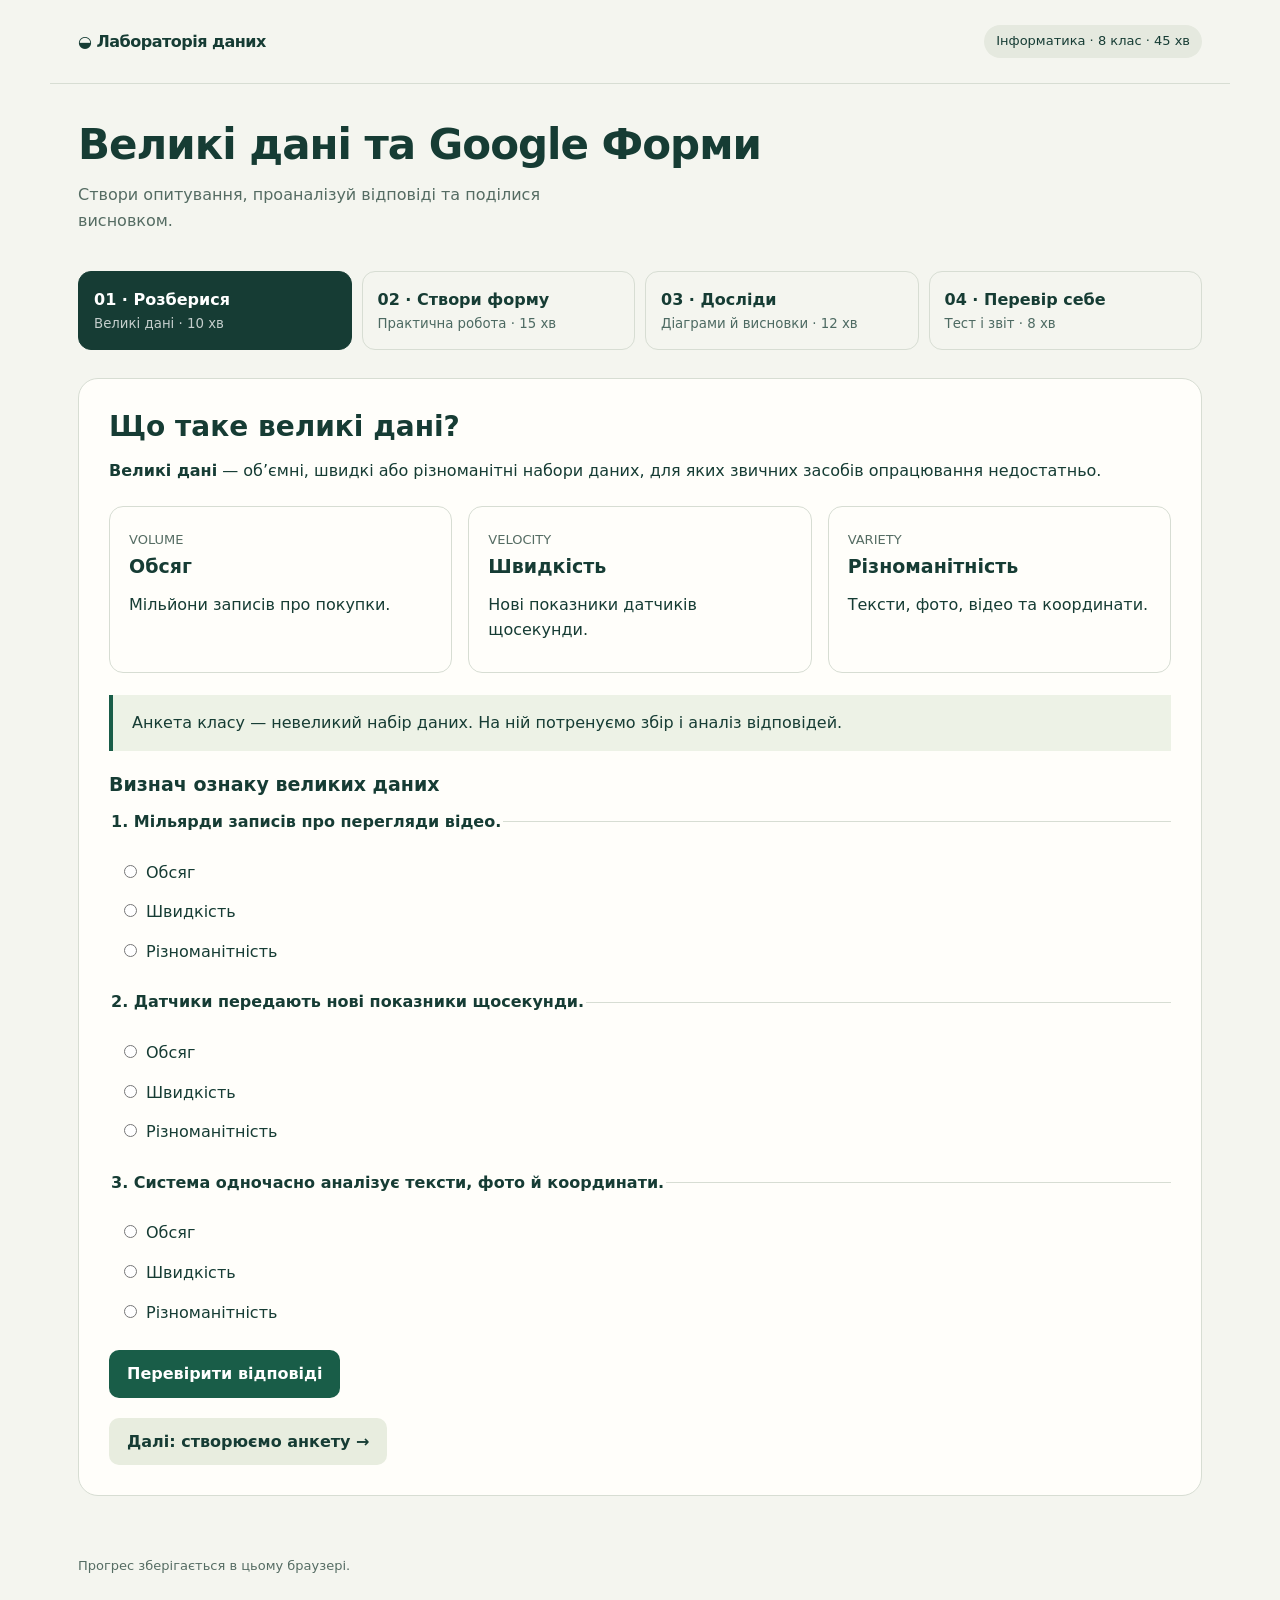
==== commit 84fdb7af: "Remove teacher information block from lesson" ====
--- a/big-data/index.html
+++ b/big-data/index.html
@@ -10,7 +10,6 @@
 <section class="panel" id="p1" hidden><h2>Створи анкету «Як нам зручніше вчитися?»</h2><p>Дізнайся, як однокласникам зручніше навчатися.</p><div class="note">Створи анкету в Google Формах. Не запитуй ПІБ, адреси, телефони та електронну пошту.</div><div class="actions"><a class="btn" href="https://forms.google.com" target="_blank" rel="noopener">Відкрити Google Форми ↗</a><a href="https://support.google.com/docs/answer/6281888?hl=uk" target="_blank" rel="noopener" class="btn alt">Офіційна інструкція</a></div><ol><li>Додай назву «Як нам зручніше вчитися?» та короткий опис мети.</li><li>Додай три запитання з таблиці. Перше зроби обов’язковим.</li><li>Вимкни збір електронних адрес. Перевір форму в режимі перегляду.</li><li>Опублікуй форму й надішли в навчальний чат посилання для заповнення, а не редагування.</li><li>Заповни дві анкети однокласників. Якщо немає доступу, звернися до вчителя.</li></ol><div style="overflow-x:auto"><table><thead><tr><th>Запитання</th><th>Тип відповіді</th><th>Варіанти</th></tr></thead><tbody><tr><td>Якби ти міг обирати, який би формат уроку ти вибрав?</td><td>Прапорці: кілька варіантів</td><td>□ Офлайн (у школі, у кабінетах)<br>□ Онлайн (удома через Google Meet)<br>□ Відеоурок (учитель надсилає відео й дає завдання до нього)</td></tr><tr><td>Які матеріали допомагають тобі навчатися?</td><td>Прапорці: кілька варіантів</td><td>Схеми; приклади; відео; тести; інше</td></tr><tr><td>Наскільки зручно тобі навчатися за відеоінструкцією?</td><td>Лінійна шкала 1–5</td><td>1 — зовсім незручно; 5 — дуже зручно</td></tr></tbody></table></div><p class="quiet">Прапорці дозволяють кілька відповідей, тому сума відсотків може перевищувати 100%.</p><h3>Перевір форму</h3><div class="checks" id="checklist"></div><label for="formUrl"><strong>Посилання на мою Google Форму</strong> (для звіту)</label><input id="formUrl" type="url" placeholder="https://docs.google.com/forms/…"><div class="actions"><button class="btn alt" data-next="2">Далі: аналізуємо дані →</button></div></section>
 <section class="panel" id="p2" hidden><h2>Проаналізуй відповіді</h2><p>Тут використано <strong>навчальні дані</strong>, а не відповіді з твоєї форми.</p><div class="controls"><label>Розмір набору <select id="sample"><option value="30">30 відповідей</option><option value="300">300 відповідей</option><option value="3000">3 000 відповідей</option></select></label><label>Показати <select id="group"><option value="all">Усі класи</option><option value="7 клас">7 клас</option><option value="8 клас">8 клас</option><option value="9 клас">9 клас</option><option value="11 клас">11 клас</option></select></label><button class="btn alt" id="csv">Завантажити CSV</button></div><div class="analysis"><div><h3>Який формат пояснення обирають?</h3><div id="chart" aria-live="polite"></div></div><div class="card"><span class="num">У ПОТОЧНІЙ ВИБІРЦІ</span><div class="stat" id="count"></div><p id="leader"></p><p class="quiet">У цьому прикладі кожен учасник обрав один формат.</p></div></div><div class="note">3 000 відповідей у тренажері — ще не Big Data. Висновки стосуються лише опитаної групи.</div><ol><li>Знайди найпопулярніший формат для всіх класів і для 8 класу. Чи збігається результат?</li><li>Перемкни 30 і 300 відповідей. Чому частки можуть змінитися?</li><li>Чи можна за відповідями одного класу робити висновок про всіх учнів України? Поясни.</li></ol><label for="conclusion"><strong>Мій висновок</strong></label><textarea id="conclusion" placeholder="Я дослідив/дослідила … відповідей, фільтр … . Найчастіше обирали … (…%). Цей висновок стосується лише … ."></textarea><p class="quiet">У своїй Google Формі переглянь діаграми на вкладці «Відповіді». <a href="https://support.google.com/docs/answer/139706?hl=uk" target="_blank" rel="noopener">Довідка Google</a>.</p><div class="actions"><button class="btn alt" data-next="3">Далі: підсумковий тест →</button></div></section>
 <section class="panel" id="p3" hidden><h2>Перевір себе</h2><p>4 запитання · 1 бал за правильну відповідь.</p><div id="quiz"></div><button class="btn" id="quizCheck">Перевірити тест</button><p role="status" id="quizResult"></p><div class="card" style="margin-top:22px"><h3>Твій звіт</h3><p id="summary"></p><div class="progress"><div id="progress"></div></div><p class="quiet">Надішли вчителю звіт із посиланням на форму та своїм висновком.</p><div class="actions"><button class="btn" id="report" aria-describedby="shareHelp">Поділитися з учителем</button><button class="btn alt" id="reset">Почати заново</button></div><p class="quiet" id="shareHelp">У меню поширення вибери пошту чи месенджер і надішли файл учителю.</p><p id="shareStatus" role="status" aria-live="polite"></p><div id="shareFallback" class="note" hidden><strong>Передай звіт учителю</strong><p>Збережи файл .txt, відкрий чат із учителем або завдання у Classroom та прикріпи цей файл.</p><button class="btn alt" id="saveReport">Зберегти файл звіту</button></div></div></section>
-<details><summary>Для вчителя</summary><p><strong>План на 45 хв:</strong> пояснення й тренажер — 10 хв; створення анкети — 15 хв; аналіз — 12 хв; тест і звіт — 8 хв.</p><p><strong>Перед уроком:</strong> перевірте доступ до Google Форм і визначте пари для обміну анкетами. Учні без доступу можуть спроєктувати анкету разом із вами.</p><p><strong>Оцінювання — 12 балів:</strong> три коректні запитання — 4; доступ і налаштування приватності — 2; висновок із числом, відсотком та межами вибірки — 2; тест — 4. Форму й висновок перевіряє вчитель.</p></details>
 </main><footer>Прогрес зберігається в цьому браузері.</footer>
 <script>
 const $=s=>document.querySelector(s);let state={checks:[],url:'',conclusion:'',quiz:[],concepts:[]};try{Object.assign(state,JSON.parse(localStorage.getItem('dataLab8')||'{}'))}catch(e){}function save(){try{localStorage.setItem('dataLab8',JSON.stringify(state))}catch(e){}}function tab(n){document.querySelectorAll('section.panel').forEach((p,i)=>p.hidden=i!==n);document.querySelectorAll('[data-tab]').forEach((b,i)=>b.setAttribute('aria-selected',String(i===n)));updateSummary()}document.querySelectorAll('[data-tab]').forEach(b=>b.onclick=()=>tab(+b.dataset.tab));document.querySelectorAll('[data-next]').forEach(b=>b.onclick=()=>{tab(+b.dataset.next);$('.nav').scrollIntoView({behavior:'smooth',block:'start'})});
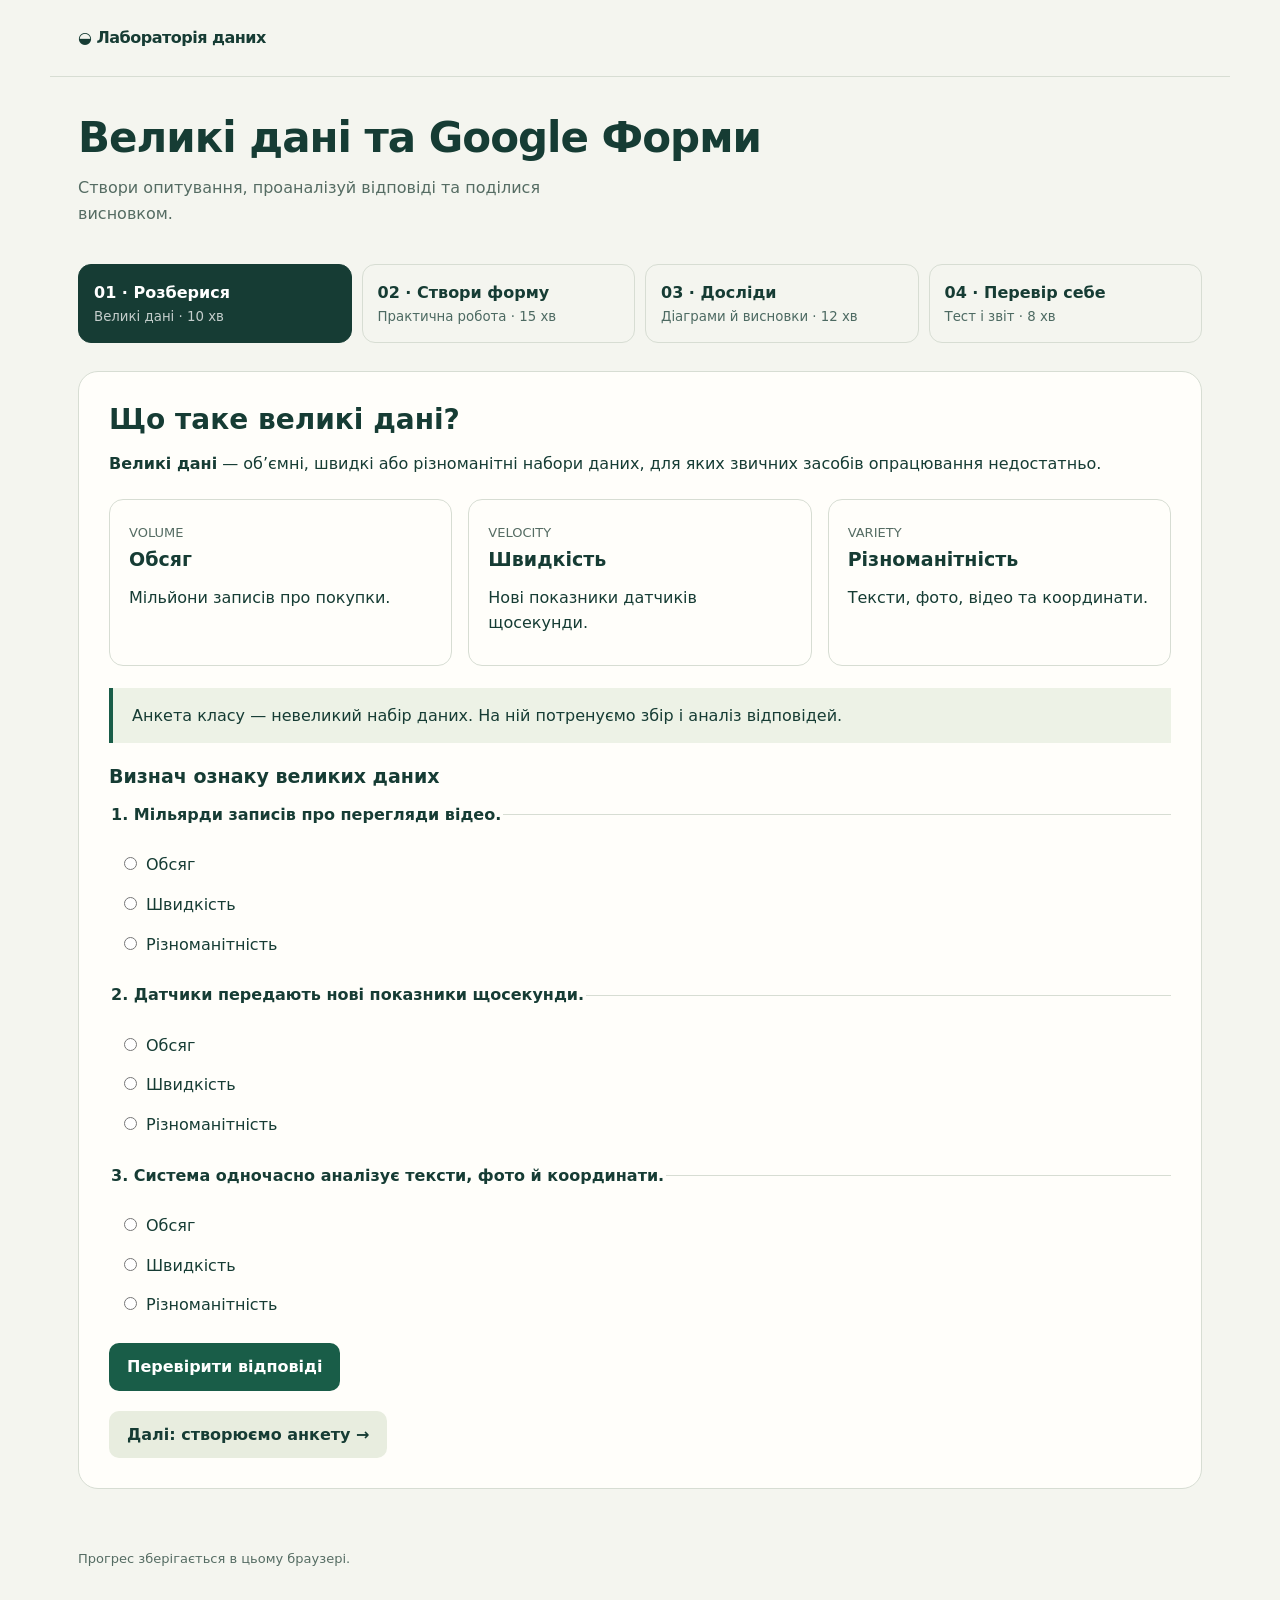
==== commit bd54792b: "Remove subject, grade and duration header label" ====
--- a/big-data/index.html
+++ b/big-data/index.html
@@ -3,7 +3,7 @@
 <style>
 :root{--bg:#f4f5ef;--ink:#163c34;--muted:#556c63;--green:#195d48;--lime:#d8ee8b;--line:#d7ddd3;--white:#fffefa}*{box-sizing:border-box}body{margin:0;background:var(--bg);color:var(--ink);font:16px/1.6 system-ui,sans-serif}button,input,select,textarea{font:inherit}button,a,input,select,textarea{outline-offset:4px}button{cursor:pointer}header{max-width:1180px;margin:auto;padding:25px 28px;display:flex;justify-content:space-between;align-items:center;border-bottom:1px solid var(--line)}.brand{font-weight:800;letter-spacing:-.5px}.badge{font-size:13px;background:#e5e9df;padding:6px 12px;border-radius:30px}main{max-width:1180px;margin:auto;padding:36px 28px 60px}.hero{display:grid;grid-template-columns:1fr;gap:0;align-items:center;margin-bottom:24px}.eyebrow{text-transform:uppercase;letter-spacing:2px;font-size:12px;font-weight:800;color:var(--green)}h1{font-size:clamp(28px,4vw,42px);line-height:1.2;letter-spacing:-1px;margin:0 0 12px}h2{font-size:28px;line-height:1.25;margin:0 0 14px}h3{font-size:19px;margin:0 0 10px}p{margin:10px 0}.sub{color:var(--muted);max-width:560px}.visual{background:var(--green);border-radius:24px;padding:26px;color:white;min-height:232px;position:relative;overflow:hidden}.visual .bars{height:110px;display:flex;align-items:end;gap:12px;margin:18px 0}.visual .bars i{flex:1;background:var(--lime);border-radius:6px 6px 0 0}.visual small{color:#e0eadf}.visual b{font-size:26px}.nav{display:grid;grid-template-columns:repeat(4,1fr);gap:10px;margin:28px 0}.nav button{padding:15px;text-align:left;border:1px solid var(--line);border-radius:13px;background:transparent;color:var(--ink);font-weight:700}.nav button[aria-selected=true]{background:var(--ink);color:white;border-color:var(--ink)}.nav small{display:block;font-weight:400;opacity:.75}.panel{background:var(--white);border:1px solid var(--line);border-radius:20px;padding:30px}.grid{display:grid;grid-template-columns:repeat(3,1fr);gap:16px;margin:22px 0}.card{padding:19px;border:1px solid var(--line);border-radius:14px}.card .num{font-size:13px;color:var(--muted)}.note{padding:15px 19px;border-left:4px solid var(--green);background:#edf2e6;margin:18px 0}.btn{display:inline-block;border:0;border-radius:10px;padding:11px 18px;background:var(--green);color:white;text-decoration:none;font-weight:650}.btn.alt{background:#e8eddf;color:var(--ink)}.actions{display:flex;gap:12px;flex-wrap:wrap;margin-top:20px}.question{border-top:1px solid var(--line);padding:18px 0}.question label{display:block;padding:7px 10px;border-radius:7px}.question label:hover{background:#f0f3e9}input[type=radio],input[type=checkbox]{accent-color:var(--green);margin-right:9px}.feedback{color:var(--green);font-weight:650;margin-top:8px}.error{color:#9a3c21}table{width:100%;border-collapse:collapse;font-size:15px;margin:18px 0}th,td{text-align:left;padding:12px;border-bottom:1px solid var(--line);vertical-align:top}th{background:#eef1e6}textarea{width:100%;min-height:110px;border:1px solid #a4b7a8;border-radius:10px;padding:12px;background:white;color:var(--ink)}input[type=url],select{border:1px solid #a4b7a8;border-radius:8px;padding:9px;background:white;max-width:100%}input[type=url]{width:100%}.checks label{display:block;padding:10px;border-bottom:1px solid var(--line)}.analysis{display:grid;grid-template-columns:1fr 1fr;gap:28px;margin-top:22px}.chartrow{margin:15px 0}.chartlabel{display:flex;justify-content:space-between;font-size:14px}.track{height:20px;background:#eaf0e2;border-radius:5px;overflow:hidden}.fill{height:100%;background:var(--green);transition:width .25s}.stat{font-size:40px;font-weight:800;letter-spacing:-1px}.controls{display:flex;align-items:center;gap:15px;flex-wrap:wrap}.controls label{font-size:14px}.progress{height:5px;background:#dde4d4;border-radius:5px;overflow:hidden;margin-top:16px}.progress div{height:100%;background:var(--green);transition:width .2s}.quiet{font-size:13px;color:var(--muted)}footer{max-width:1180px;margin:auto;padding:0 28px 30px;color:var(--muted);font-size:13px}details{border:1px solid var(--line);border-radius:12px;padding:16px;margin-top:22px}summary{cursor:pointer;font-weight:700}a{color:var(--green)}[hidden]{display:none!important}.pill{background:var(--lime);padding:3px 9px;border-radius:20px;font-size:12px;font-weight:700}ol{padding-left:23px}li{margin:9px 0}@media(max-width:740px){header,main{padding-left:18px;padding-right:18px}.hero,.analysis{grid-template-columns:1fr;gap:22px}.hero{margin-bottom:20px}.visual{min-height:180px}.visual .bars{height:70px}.nav{grid-template-columns:1fr 1fr}.grid{grid-template-columns:1fr}.panel{padding:21px}table{font-size:13px}td,th{padding:8px}.badge{font-size:11px}h1{letter-spacing:-1px}}@media print{header,.hero,.nav,.actions,footer,details{display:none}.panel{border:0}section[hidden]{display:none!important}body{background:white}}
 </style></head><body>
-<header><div class="brand">◒ Лабораторія даних</div><span class="badge">Інформатика · 8 клас · 45 хв</span></header>
+<header><div class="brand">◒ Лабораторія даних</div></header>
 <main><div class="hero"><div><h1>Великі дані та Google Форми</h1><p class="sub">Створи опитування, проаналізуй відповіді та поділися висновком.</p></div></div>
 <nav class="nav" aria-label="Етапи уроку"><button aria-selected="true" data-tab="0">01 · Розберися<small>Великі дані · 10 хв</small></button><button aria-selected="false" data-tab="1">02 · Створи форму<small>Практична робота · 15 хв</small></button><button aria-selected="false" data-tab="2">03 · Досліди<small>Діаграми й висновки · 12 хв</small></button><button aria-selected="false" data-tab="3">04 · Перевір себе<small>Тест і звіт · 8 хв</small></button></nav>
 <section class="panel" id="p0"><h2>Що таке великі дані?</h2><p><strong>Великі дані</strong> — об’ємні, швидкі або різноманітні набори даних, для яких звичних засобів опрацювання недостатньо.</p><div class="grid"><div class="card"><span class="num">VOLUME</span><h3>Обсяг</h3><p>Мільйони записів про покупки.</p></div><div class="card"><span class="num">VELOCITY</span><h3>Швидкість</h3><p>Нові показники датчиків щосекунди.</p></div><div class="card"><span class="num">VARIETY</span><h3>Різноманітність</h3><p>Тексти, фото, відео та координати.</p></div></div><div class="note">Анкета класу — невеликий набір даних. На ній потренуємо збір і аналіз відповідей.</div><h3>Визнач ознаку великих даних</h3><div id="concepts"></div><button class="btn" id="conceptCheck">Перевірити відповіді</button><p id="conceptResult" role="status"></p><div class="actions"><button class="btn alt" data-next="1">Далі: створюємо анкету →</button></div></section>
